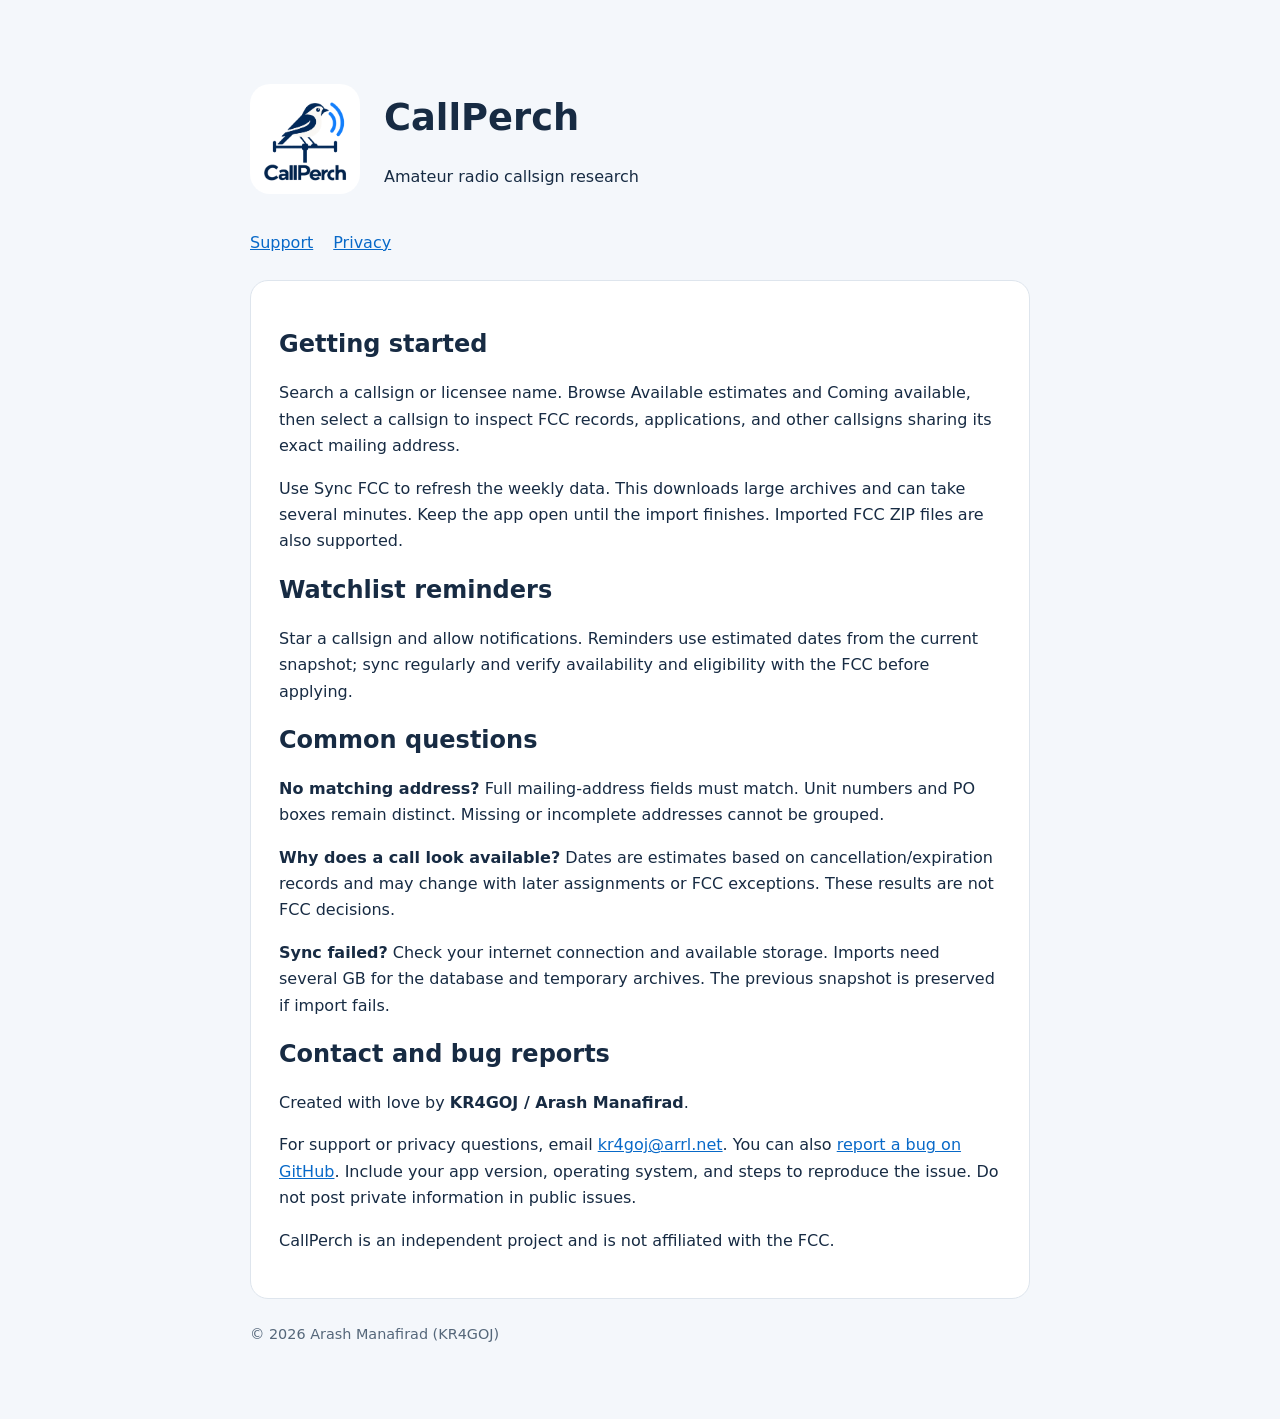
==== callperch/index.html @ 9dbd9153 "Publish CallPerch support and privacy pages" ====
<!doctype html><html lang="en"><head><meta charset="utf-8"><meta name="viewport" content="width=device-width, initial-scale=1"><title>CallPerch support</title><link rel="stylesheet" href="style.css"></head><body>
<header><img src="logo.png" alt="CallPerch bird and antenna logo"><div><h1>CallPerch</h1><p>Amateur radio callsign research</p></div></header><nav><a href="index.html">Support</a><a href="privacy.html">Privacy</a></nav>
<main><h2>Getting started</h2><p>Search a callsign or licensee name. Browse Available estimates and Coming available, then select a callsign to inspect FCC records, applications, and other callsigns sharing its exact mailing address.</p><p>Use Sync FCC to refresh the weekly data. This downloads large archives and can take several minutes. Keep the app open until the import finishes. Imported FCC ZIP files are also supported.</p><h2>Watchlist reminders</h2><p>Star a callsign and allow notifications. Reminders use estimated dates from the current snapshot; sync regularly and verify availability and eligibility with the FCC before applying.</p><h2>Common questions</h2><p><strong>No matching address?</strong> Full mailing-address fields must match. Unit numbers and PO boxes remain distinct. Missing or incomplete addresses cannot be grouped.</p><p><strong>Why does a call look available?</strong> Dates are estimates based on cancellation/expiration records and may change with later assignments or FCC exceptions. These results are not FCC decisions.</p><p><strong>Sync failed?</strong> Check your internet connection and available storage. Imports need several GB for the database and temporary archives. The previous snapshot is preserved if import fails.</p><h2>Contact and bug reports</h2><p>Created with love by <strong>KR4GOJ / Arash Manafirad</strong>.</p><p id="contact">For support or privacy questions, email <a href="mailto:kr4goj@arrl.net">kr4goj@arrl.net</a>. You can also <a href="https://github.com/donrad64/donrad64.github.io/issues/new?title=CallPerch%3A%20">report a bug on GitHub</a>. Include your app version, operating system, and steps to reproduce the issue. Do not post private information in public issues.</p><p>CallPerch is an independent project and is not affiliated with the FCC.</p></main><footer>© 2026 Arash Manafirad (KR4GOJ)</footer></body></html>
---- callperch/style.css ----
:root{font-family:system-ui,sans-serif;color:#172b43;background:#f4f7fb;color-scheme:light}body{max-width:780px;margin:48px auto;padding:24px;line-height:1.65}header{display:flex;align-items:center;gap:24px}header img{width:110px;border-radius:20px;background:white}h1{font-size:2.3rem;line-height:1.15}nav{display:flex;gap:20px;margin:24px 0}a{color:#0869c8}main{background:white;padding:28px;border:1px solid #dee5ed;border-radius:18px}h2{line-height:1.3}footer{margin-top:24px;color:#55677a;font-size:.9rem}@media(max-width:500px){body{margin:12px auto;padding:14px}header{gap:14px}h1{font-size:1.8rem}main{padding:20px}}
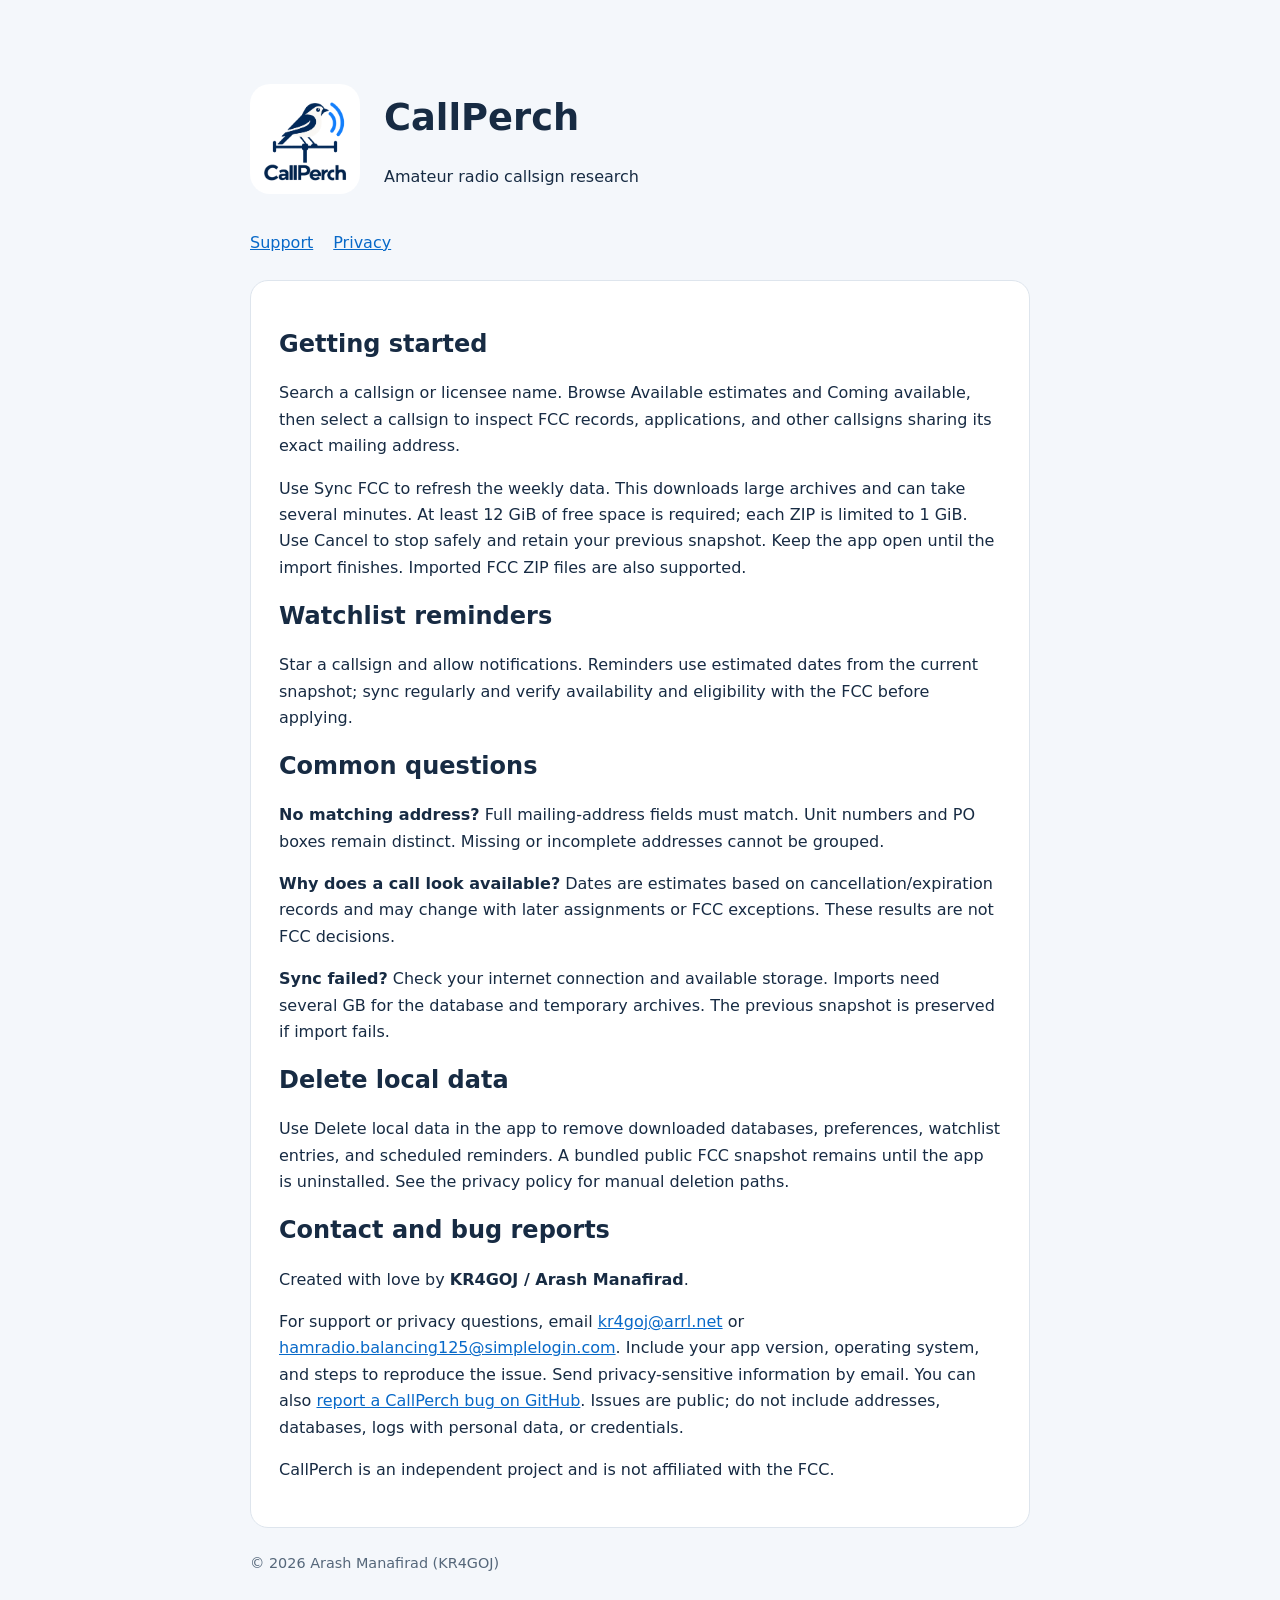
==== commit e3329593: "Harden CallPerch site and publish versioned privacy and deletion policy" ====
--- a/callperch/index.html
+++ b/callperch/index.html
@@ -1,3 +1,3 @@
-<!doctype html><html lang="en"><head><meta charset="utf-8"><meta name="viewport" content="width=device-width, initial-scale=1"><title>CallPerch support</title><link rel="stylesheet" href="style.css"></head><body>
+<!doctype html><html lang="en"><head><meta charset="utf-8"><meta name="referrer" content="no-referrer"><meta http-equiv="Content-Security-Policy" content="default-src 'self'; script-src 'none'; style-src 'self'; img-src 'self'; connect-src 'none'; object-src 'none'; base-uri 'none'; form-action 'none'; upgrade-insecure-requests"><meta name="viewport" content="width=device-width, initial-scale=1"><title>CallPerch support</title><link rel="stylesheet" href="style.css"></head><body>
 <header><img src="logo.png" alt="CallPerch bird and antenna logo"><div><h1>CallPerch</h1><p>Amateur radio callsign research</p></div></header><nav><a href="index.html">Support</a><a href="privacy.html">Privacy</a></nav>
-<main><h2>Getting started</h2><p>Search a callsign or licensee name. Browse Available estimates and Coming available, then select a callsign to inspect FCC records, applications, and other callsigns sharing its exact mailing address.</p><p>Use Sync FCC to refresh the weekly data. This downloads large archives and can take several minutes. Keep the app open until the import finishes. Imported FCC ZIP files are also supported.</p><h2>Watchlist reminders</h2><p>Star a callsign and allow notifications. Reminders use estimated dates from the current snapshot; sync regularly and verify availability and eligibility with the FCC before applying.</p><h2>Common questions</h2><p><strong>No matching address?</strong> Full mailing-address fields must match. Unit numbers and PO boxes remain distinct. Missing or incomplete addresses cannot be grouped.</p><p><strong>Why does a call look available?</strong> Dates are estimates based on cancellation/expiration records and may change with later assignments or FCC exceptions. These results are not FCC decisions.</p><p><strong>Sync failed?</strong> Check your internet connection and available storage. Imports need several GB for the database and temporary archives. The previous snapshot is preserved if import fails.</p><h2>Contact and bug reports</h2><p>Created with love by <strong>KR4GOJ / Arash Manafirad</strong>.</p><p id="contact">For support or privacy questions, email <a href="mailto:kr4goj@arrl.net">kr4goj@arrl.net</a>. You can also <a href="https://github.com/donrad64/donrad64.github.io/issues/new?title=CallPerch%3A%20">report a bug on GitHub</a>. Include your app version, operating system, and steps to reproduce the issue. Do not post private information in public issues.</p><p>CallPerch is an independent project and is not affiliated with the FCC.</p></main><footer>© 2026 Arash Manafirad (KR4GOJ)</footer></body></html>
+<main><h2>Getting started</h2><p>Search a callsign or licensee name. Browse Available estimates and Coming available, then select a callsign to inspect FCC records, applications, and other callsigns sharing its exact mailing address.</p><p>Use Sync FCC to refresh the weekly data. This downloads large archives and can take several minutes. At least 12 GiB of free space is required; each ZIP is limited to 1 GiB. Use Cancel to stop safely and retain your previous snapshot. Keep the app open until the import finishes. Imported FCC ZIP files are also supported.</p><h2>Watchlist reminders</h2><p>Star a callsign and allow notifications. Reminders use estimated dates from the current snapshot; sync regularly and verify availability and eligibility with the FCC before applying.</p><h2>Common questions</h2><p><strong>No matching address?</strong> Full mailing-address fields must match. Unit numbers and PO boxes remain distinct. Missing or incomplete addresses cannot be grouped.</p><p><strong>Why does a call look available?</strong> Dates are estimates based on cancellation/expiration records and may change with later assignments or FCC exceptions. These results are not FCC decisions.</p><p><strong>Sync failed?</strong> Check your internet connection and available storage. Imports need several GB for the database and temporary archives. The previous snapshot is preserved if import fails.</p><h2>Delete local data</h2><p>Use Delete local data in the app to remove downloaded databases, preferences, watchlist entries, and scheduled reminders. A bundled public FCC snapshot remains until the app is uninstalled. See the privacy policy for manual deletion paths.</p><h2>Contact and bug reports</h2><p>Created with love by <strong>KR4GOJ / Arash Manafirad</strong>.</p><p id="contact">For support or privacy questions, email <a href="mailto:kr4goj@arrl.net">kr4goj@arrl.net</a> or <a href="mailto:hamradio.balancing125@simplelogin.com">hamradio.balancing125@simplelogin.com</a>. Include your app version, operating system, and steps to reproduce the issue. Send privacy-sensitive information by email. You can also <a href="https://github.com/donrad64/callperch-support/issues/new/choose">report a CallPerch bug on GitHub</a>. Issues are public; do not include addresses, databases, logs with personal data, or credentials.</p><p>CallPerch is an independent project and is not affiliated with the FCC.</p></main><footer>© 2026 Arash Manafirad (KR4GOJ)</footer></body></html>
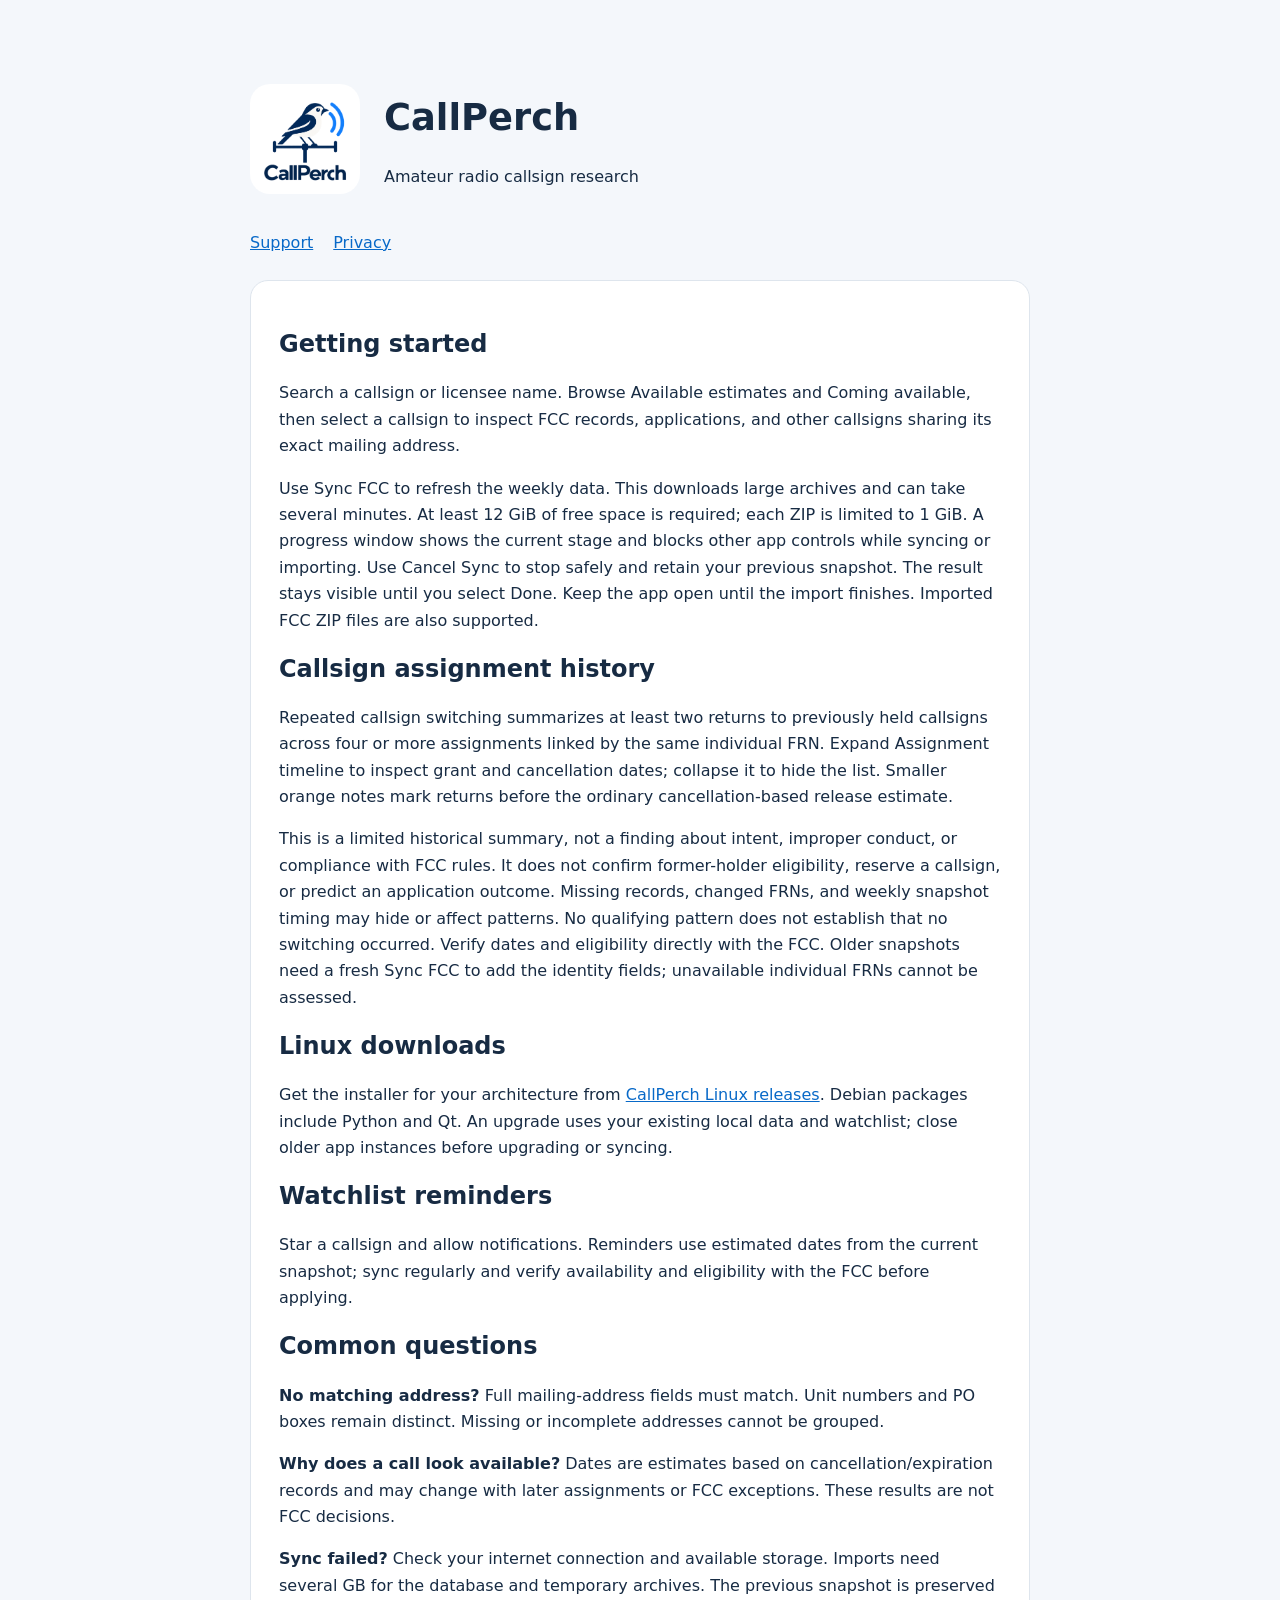
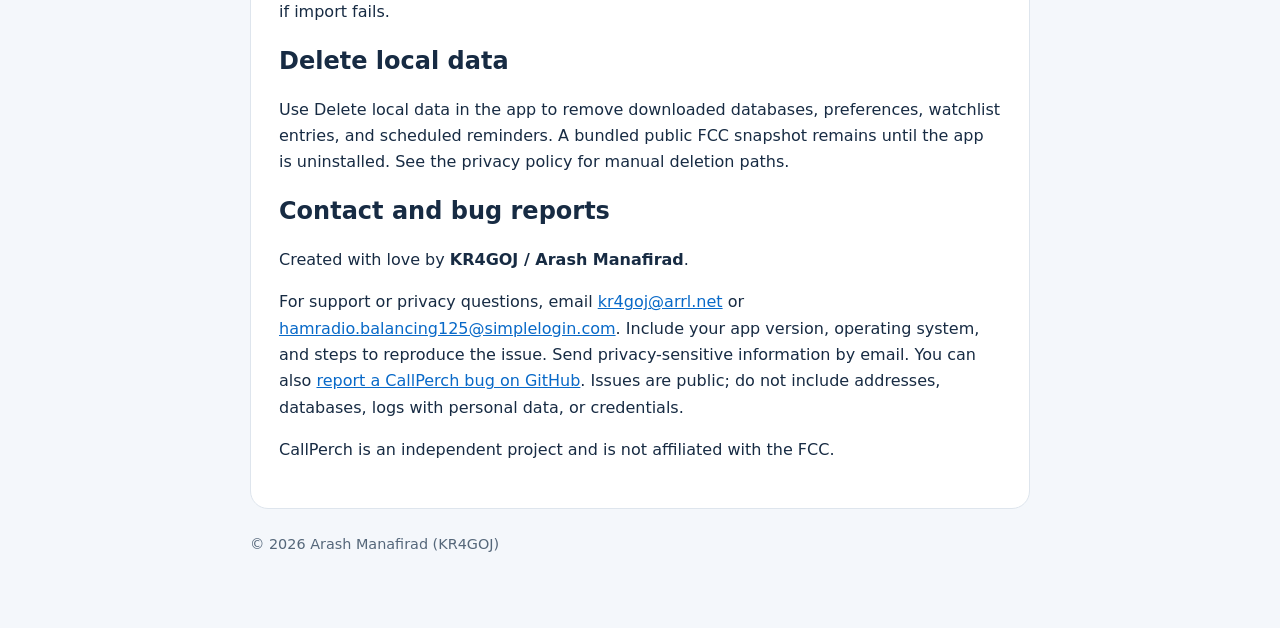
==== commit 3eb68334: "Explain local assignment-history processing and update CallPerch support" ====
--- a/callperch/index.html
+++ b/callperch/index.html
@@ -1,3 +1,3 @@
 <!doctype html><html lang="en"><head><meta charset="utf-8"><meta name="referrer" content="no-referrer"><meta http-equiv="Content-Security-Policy" content="default-src 'self'; script-src 'none'; style-src 'self'; img-src 'self'; connect-src 'none'; object-src 'none'; base-uri 'none'; form-action 'none'; upgrade-insecure-requests"><meta name="viewport" content="width=device-width, initial-scale=1"><title>CallPerch support</title><link rel="stylesheet" href="style.css"></head><body>
 <header><img src="logo.png" alt="CallPerch bird and antenna logo"><div><h1>CallPerch</h1><p>Amateur radio callsign research</p></div></header><nav><a href="index.html">Support</a><a href="privacy.html">Privacy</a></nav>
-<main><h2>Getting started</h2><p>Search a callsign or licensee name. Browse Available estimates and Coming available, then select a callsign to inspect FCC records, applications, and other callsigns sharing its exact mailing address.</p><p>Use Sync FCC to refresh the weekly data. This downloads large archives and can take several minutes. At least 12 GiB of free space is required; each ZIP is limited to 1 GiB. Use Cancel to stop safely and retain your previous snapshot. Keep the app open until the import finishes. Imported FCC ZIP files are also supported.</p><h2>Watchlist reminders</h2><p>Star a callsign and allow notifications. Reminders use estimated dates from the current snapshot; sync regularly and verify availability and eligibility with the FCC before applying.</p><h2>Common questions</h2><p><strong>No matching address?</strong> Full mailing-address fields must match. Unit numbers and PO boxes remain distinct. Missing or incomplete addresses cannot be grouped.</p><p><strong>Why does a call look available?</strong> Dates are estimates based on cancellation/expiration records and may change with later assignments or FCC exceptions. These results are not FCC decisions.</p><p><strong>Sync failed?</strong> Check your internet connection and available storage. Imports need several GB for the database and temporary archives. The previous snapshot is preserved if import fails.</p><h2>Delete local data</h2><p>Use Delete local data in the app to remove downloaded databases, preferences, watchlist entries, and scheduled reminders. A bundled public FCC snapshot remains until the app is uninstalled. See the privacy policy for manual deletion paths.</p><h2>Contact and bug reports</h2><p>Created with love by <strong>KR4GOJ / Arash Manafirad</strong>.</p><p id="contact">For support or privacy questions, email <a href="mailto:kr4goj@arrl.net">kr4goj@arrl.net</a> or <a href="mailto:hamradio.balancing125@simplelogin.com">hamradio.balancing125@simplelogin.com</a>. Include your app version, operating system, and steps to reproduce the issue. Send privacy-sensitive information by email. You can also <a href="https://github.com/donrad64/callperch-support/issues/new/choose">report a CallPerch bug on GitHub</a>. Issues are public; do not include addresses, databases, logs with personal data, or credentials.</p><p>CallPerch is an independent project and is not affiliated with the FCC.</p></main><footer>© 2026 Arash Manafirad (KR4GOJ)</footer></body></html>
+<main><h2>Getting started</h2><p>Search a callsign or licensee name. Browse Available estimates and Coming available, then select a callsign to inspect FCC records, applications, and other callsigns sharing its exact mailing address.</p><p>Use Sync FCC to refresh the weekly data. This downloads large archives and can take several minutes. At least 12 GiB of free space is required; each ZIP is limited to 1 GiB. A progress window shows the current stage and blocks other app controls while syncing or importing. Use Cancel Sync to stop safely and retain your previous snapshot. The result stays visible until you select Done. Keep the app open until the import finishes. Imported FCC ZIP files are also supported.</p><h2>Callsign assignment history</h2><p>Repeated callsign switching summarizes at least two returns to previously held callsigns across four or more assignments linked by the same individual FRN. Expand Assignment timeline to inspect grant and cancellation dates; collapse it to hide the list. Smaller orange notes mark returns before the ordinary cancellation-based release estimate.</p><p>This is a limited historical summary, not a finding about intent, improper conduct, or compliance with FCC rules. It does not confirm former-holder eligibility, reserve a callsign, or predict an application outcome. Missing records, changed FRNs, and weekly snapshot timing may hide or affect patterns. No qualifying pattern does not establish that no switching occurred. Verify dates and eligibility directly with the FCC. Older snapshots need a fresh Sync FCC to add the identity fields; unavailable individual FRNs cannot be assessed.</p><h2>Linux downloads</h2><p>Get the installer for your architecture from <a href="https://github.com/donrad64/callperch-support/releases/latest">CallPerch Linux releases</a>. Debian packages include Python and Qt. An upgrade uses your existing local data and watchlist; close older app instances before upgrading or syncing.</p><h2>Watchlist reminders</h2><p>Star a callsign and allow notifications. Reminders use estimated dates from the current snapshot; sync regularly and verify availability and eligibility with the FCC before applying.</p><h2>Common questions</h2><p><strong>No matching address?</strong> Full mailing-address fields must match. Unit numbers and PO boxes remain distinct. Missing or incomplete addresses cannot be grouped.</p><p><strong>Why does a call look available?</strong> Dates are estimates based on cancellation/expiration records and may change with later assignments or FCC exceptions. These results are not FCC decisions.</p><p><strong>Sync failed?</strong> Check your internet connection and available storage. Imports need several GB for the database and temporary archives. The previous snapshot is preserved if import fails.</p><h2>Delete local data</h2><p>Use Delete local data in the app to remove downloaded databases, preferences, watchlist entries, and scheduled reminders. A bundled public FCC snapshot remains until the app is uninstalled. See the privacy policy for manual deletion paths.</p><h2>Contact and bug reports</h2><p>Created with love by <strong>KR4GOJ / Arash Manafirad</strong>.</p><p id="contact">For support or privacy questions, email <a href="mailto:kr4goj@arrl.net">kr4goj@arrl.net</a> or <a href="mailto:hamradio.balancing125@simplelogin.com">hamradio.balancing125@simplelogin.com</a>. Include your app version, operating system, and steps to reproduce the issue. Send privacy-sensitive information by email. You can also <a href="https://github.com/donrad64/callperch-support/issues/new/choose">report a CallPerch bug on GitHub</a>. Issues are public; do not include addresses, databases, logs with personal data, or credentials.</p><p>CallPerch is an independent project and is not affiliated with the FCC.</p></main><footer>© 2026 Arash Manafirad (KR4GOJ)</footer></body></html>
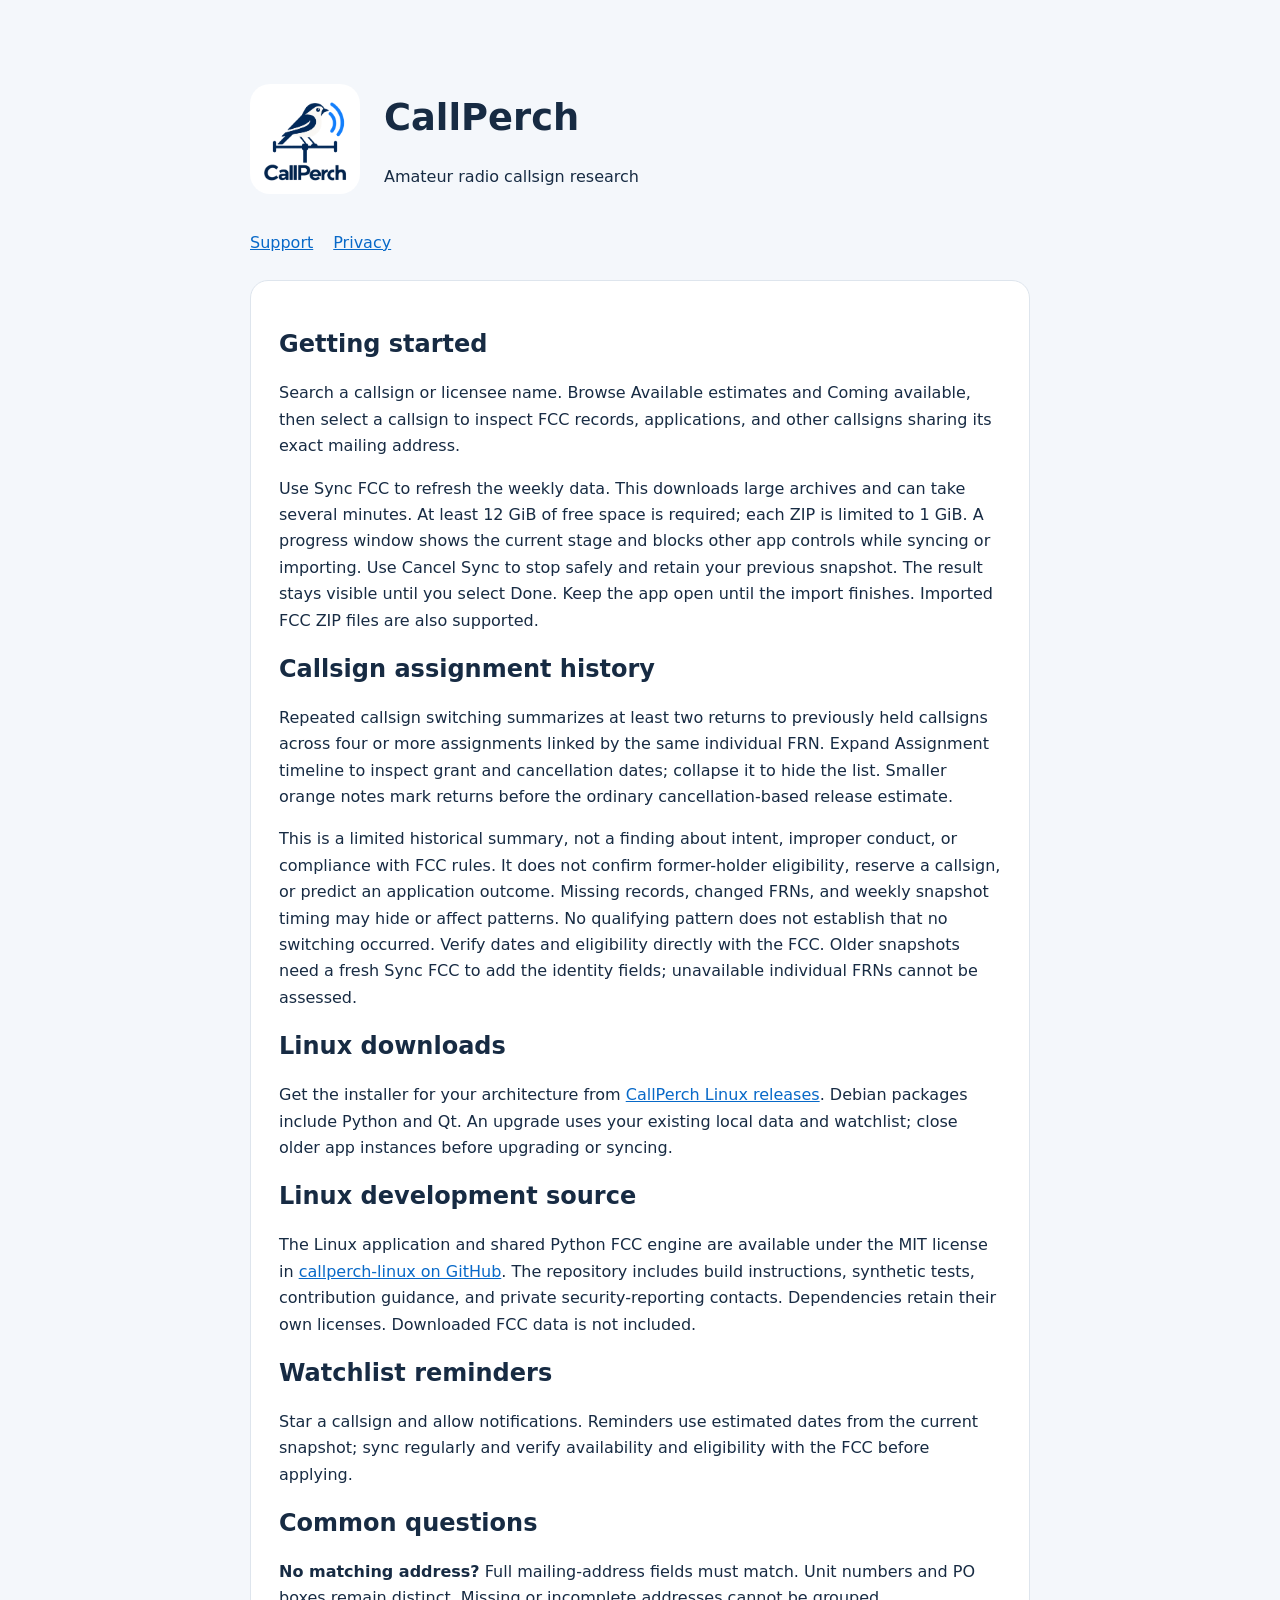
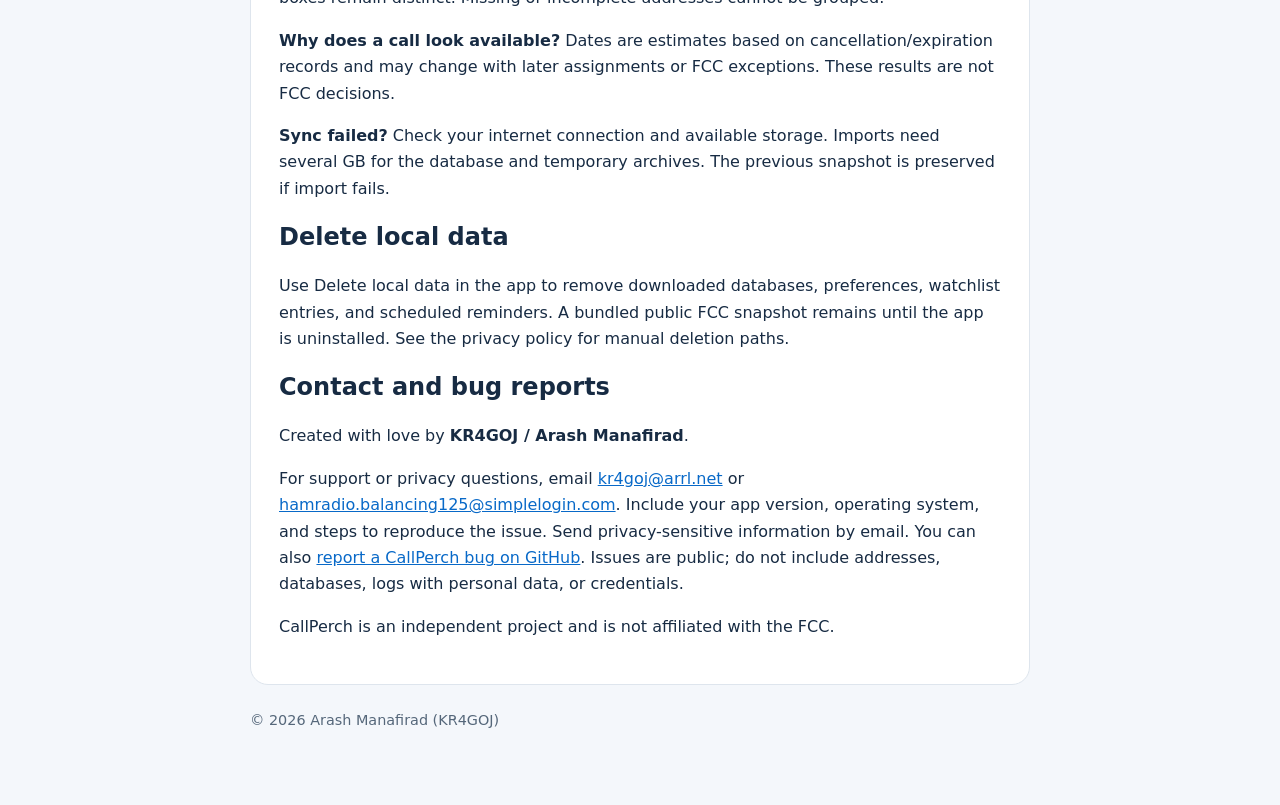
==== commit 8ef19f37: "Add public Linux source and contribution information" ====
--- a/callperch/index.html
+++ b/callperch/index.html
@@ -1,3 +1,3 @@
 <!doctype html><html lang="en"><head><meta charset="utf-8"><meta name="referrer" content="no-referrer"><meta http-equiv="Content-Security-Policy" content="default-src 'self'; script-src 'none'; style-src 'self'; img-src 'self'; connect-src 'none'; object-src 'none'; base-uri 'none'; form-action 'none'; upgrade-insecure-requests"><meta name="viewport" content="width=device-width, initial-scale=1"><title>CallPerch support</title><link rel="stylesheet" href="style.css"></head><body>
 <header><img src="logo.png" alt="CallPerch bird and antenna logo"><div><h1>CallPerch</h1><p>Amateur radio callsign research</p></div></header><nav><a href="index.html">Support</a><a href="privacy.html">Privacy</a></nav>
-<main><h2>Getting started</h2><p>Search a callsign or licensee name. Browse Available estimates and Coming available, then select a callsign to inspect FCC records, applications, and other callsigns sharing its exact mailing address.</p><p>Use Sync FCC to refresh the weekly data. This downloads large archives and can take several minutes. At least 12 GiB of free space is required; each ZIP is limited to 1 GiB. A progress window shows the current stage and blocks other app controls while syncing or importing. Use Cancel Sync to stop safely and retain your previous snapshot. The result stays visible until you select Done. Keep the app open until the import finishes. Imported FCC ZIP files are also supported.</p><h2>Callsign assignment history</h2><p>Repeated callsign switching summarizes at least two returns to previously held callsigns across four or more assignments linked by the same individual FRN. Expand Assignment timeline to inspect grant and cancellation dates; collapse it to hide the list. Smaller orange notes mark returns before the ordinary cancellation-based release estimate.</p><p>This is a limited historical summary, not a finding about intent, improper conduct, or compliance with FCC rules. It does not confirm former-holder eligibility, reserve a callsign, or predict an application outcome. Missing records, changed FRNs, and weekly snapshot timing may hide or affect patterns. No qualifying pattern does not establish that no switching occurred. Verify dates and eligibility directly with the FCC. Older snapshots need a fresh Sync FCC to add the identity fields; unavailable individual FRNs cannot be assessed.</p><h2>Linux downloads</h2><p>Get the installer for your architecture from <a href="https://github.com/donrad64/callperch-support/releases/latest">CallPerch Linux releases</a>. Debian packages include Python and Qt. An upgrade uses your existing local data and watchlist; close older app instances before upgrading or syncing.</p><h2>Watchlist reminders</h2><p>Star a callsign and allow notifications. Reminders use estimated dates from the current snapshot; sync regularly and verify availability and eligibility with the FCC before applying.</p><h2>Common questions</h2><p><strong>No matching address?</strong> Full mailing-address fields must match. Unit numbers and PO boxes remain distinct. Missing or incomplete addresses cannot be grouped.</p><p><strong>Why does a call look available?</strong> Dates are estimates based on cancellation/expiration records and may change with later assignments or FCC exceptions. These results are not FCC decisions.</p><p><strong>Sync failed?</strong> Check your internet connection and available storage. Imports need several GB for the database and temporary archives. The previous snapshot is preserved if import fails.</p><h2>Delete local data</h2><p>Use Delete local data in the app to remove downloaded databases, preferences, watchlist entries, and scheduled reminders. A bundled public FCC snapshot remains until the app is uninstalled. See the privacy policy for manual deletion paths.</p><h2>Contact and bug reports</h2><p>Created with love by <strong>KR4GOJ / Arash Manafirad</strong>.</p><p id="contact">For support or privacy questions, email <a href="mailto:kr4goj@arrl.net">kr4goj@arrl.net</a> or <a href="mailto:hamradio.balancing125@simplelogin.com">hamradio.balancing125@simplelogin.com</a>. Include your app version, operating system, and steps to reproduce the issue. Send privacy-sensitive information by email. You can also <a href="https://github.com/donrad64/callperch-support/issues/new/choose">report a CallPerch bug on GitHub</a>. Issues are public; do not include addresses, databases, logs with personal data, or credentials.</p><p>CallPerch is an independent project and is not affiliated with the FCC.</p></main><footer>© 2026 Arash Manafirad (KR4GOJ)</footer></body></html>
+<main><h2>Getting started</h2><p>Search a callsign or licensee name. Browse Available estimates and Coming available, then select a callsign to inspect FCC records, applications, and other callsigns sharing its exact mailing address.</p><p>Use Sync FCC to refresh the weekly data. This downloads large archives and can take several minutes. At least 12 GiB of free space is required; each ZIP is limited to 1 GiB. A progress window shows the current stage and blocks other app controls while syncing or importing. Use Cancel Sync to stop safely and retain your previous snapshot. The result stays visible until you select Done. Keep the app open until the import finishes. Imported FCC ZIP files are also supported.</p><h2>Callsign assignment history</h2><p>Repeated callsign switching summarizes at least two returns to previously held callsigns across four or more assignments linked by the same individual FRN. Expand Assignment timeline to inspect grant and cancellation dates; collapse it to hide the list. Smaller orange notes mark returns before the ordinary cancellation-based release estimate.</p><p>This is a limited historical summary, not a finding about intent, improper conduct, or compliance with FCC rules. It does not confirm former-holder eligibility, reserve a callsign, or predict an application outcome. Missing records, changed FRNs, and weekly snapshot timing may hide or affect patterns. No qualifying pattern does not establish that no switching occurred. Verify dates and eligibility directly with the FCC. Older snapshots need a fresh Sync FCC to add the identity fields; unavailable individual FRNs cannot be assessed.</p><h2>Linux downloads</h2><p>Get the installer for your architecture from <a href="https://github.com/donrad64/callperch-support/releases/latest">CallPerch Linux releases</a>. Debian packages include Python and Qt. An upgrade uses your existing local data and watchlist; close older app instances before upgrading or syncing.</p><h2>Linux development source</h2><p>The Linux application and shared Python FCC engine are available under the MIT license in <a href="https://github.com/donrad64/callperch-linux">callperch-linux on GitHub</a>. The repository includes build instructions, synthetic tests, contribution guidance, and private security-reporting contacts. Dependencies retain their own licenses. Downloaded FCC data is not included.</p><h2>Watchlist reminders</h2><p>Star a callsign and allow notifications. Reminders use estimated dates from the current snapshot; sync regularly and verify availability and eligibility with the FCC before applying.</p><h2>Common questions</h2><p><strong>No matching address?</strong> Full mailing-address fields must match. Unit numbers and PO boxes remain distinct. Missing or incomplete addresses cannot be grouped.</p><p><strong>Why does a call look available?</strong> Dates are estimates based on cancellation/expiration records and may change with later assignments or FCC exceptions. These results are not FCC decisions.</p><p><strong>Sync failed?</strong> Check your internet connection and available storage. Imports need several GB for the database and temporary archives. The previous snapshot is preserved if import fails.</p><h2>Delete local data</h2><p>Use Delete local data in the app to remove downloaded databases, preferences, watchlist entries, and scheduled reminders. A bundled public FCC snapshot remains until the app is uninstalled. See the privacy policy for manual deletion paths.</p><h2>Contact and bug reports</h2><p>Created with love by <strong>KR4GOJ / Arash Manafirad</strong>.</p><p id="contact">For support or privacy questions, email <a href="mailto:kr4goj@arrl.net">kr4goj@arrl.net</a> or <a href="mailto:hamradio.balancing125@simplelogin.com">hamradio.balancing125@simplelogin.com</a>. Include your app version, operating system, and steps to reproduce the issue. Send privacy-sensitive information by email. You can also <a href="https://github.com/donrad64/callperch-support/issues/new/choose">report a CallPerch bug on GitHub</a>. Issues are public; do not include addresses, databases, logs with personal data, or credentials.</p><p>CallPerch is an independent project and is not affiliated with the FCC.</p></main><footer>© 2026 Arash Manafirad (KR4GOJ)</footer></body></html>
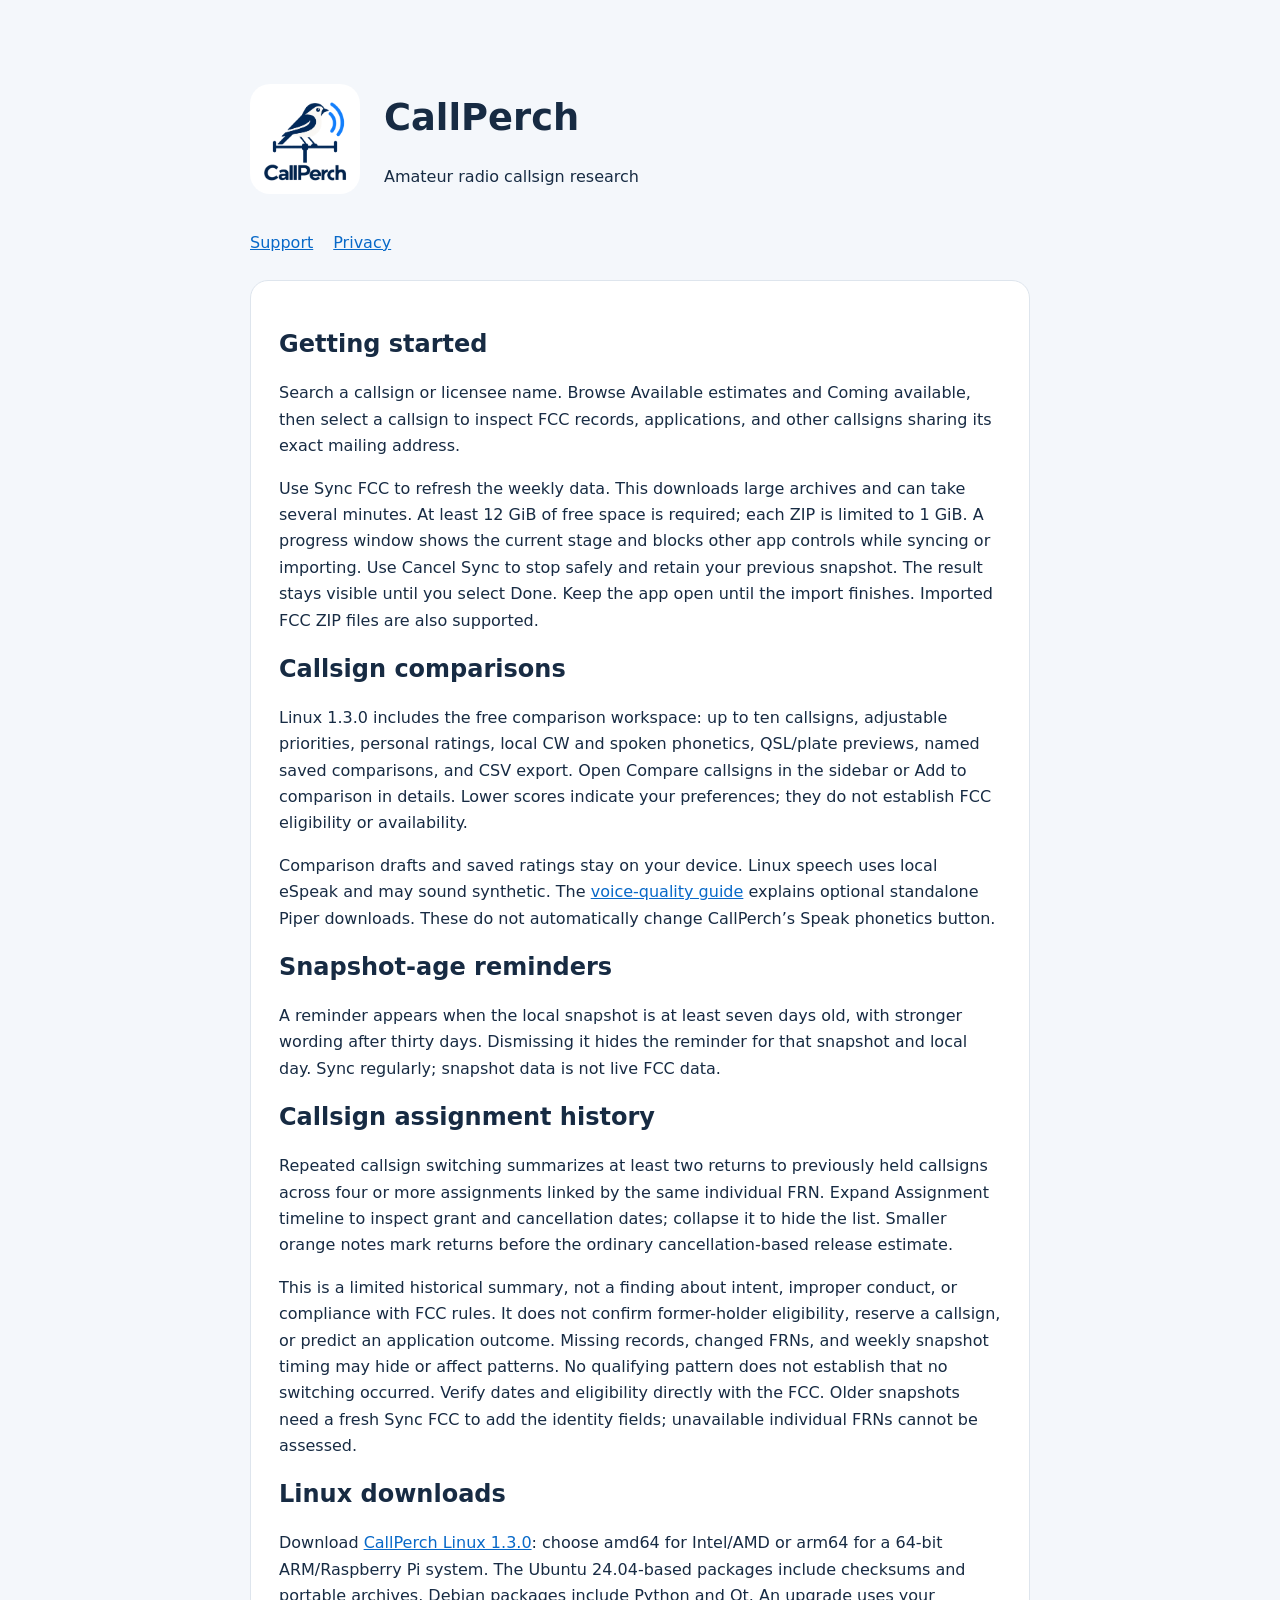
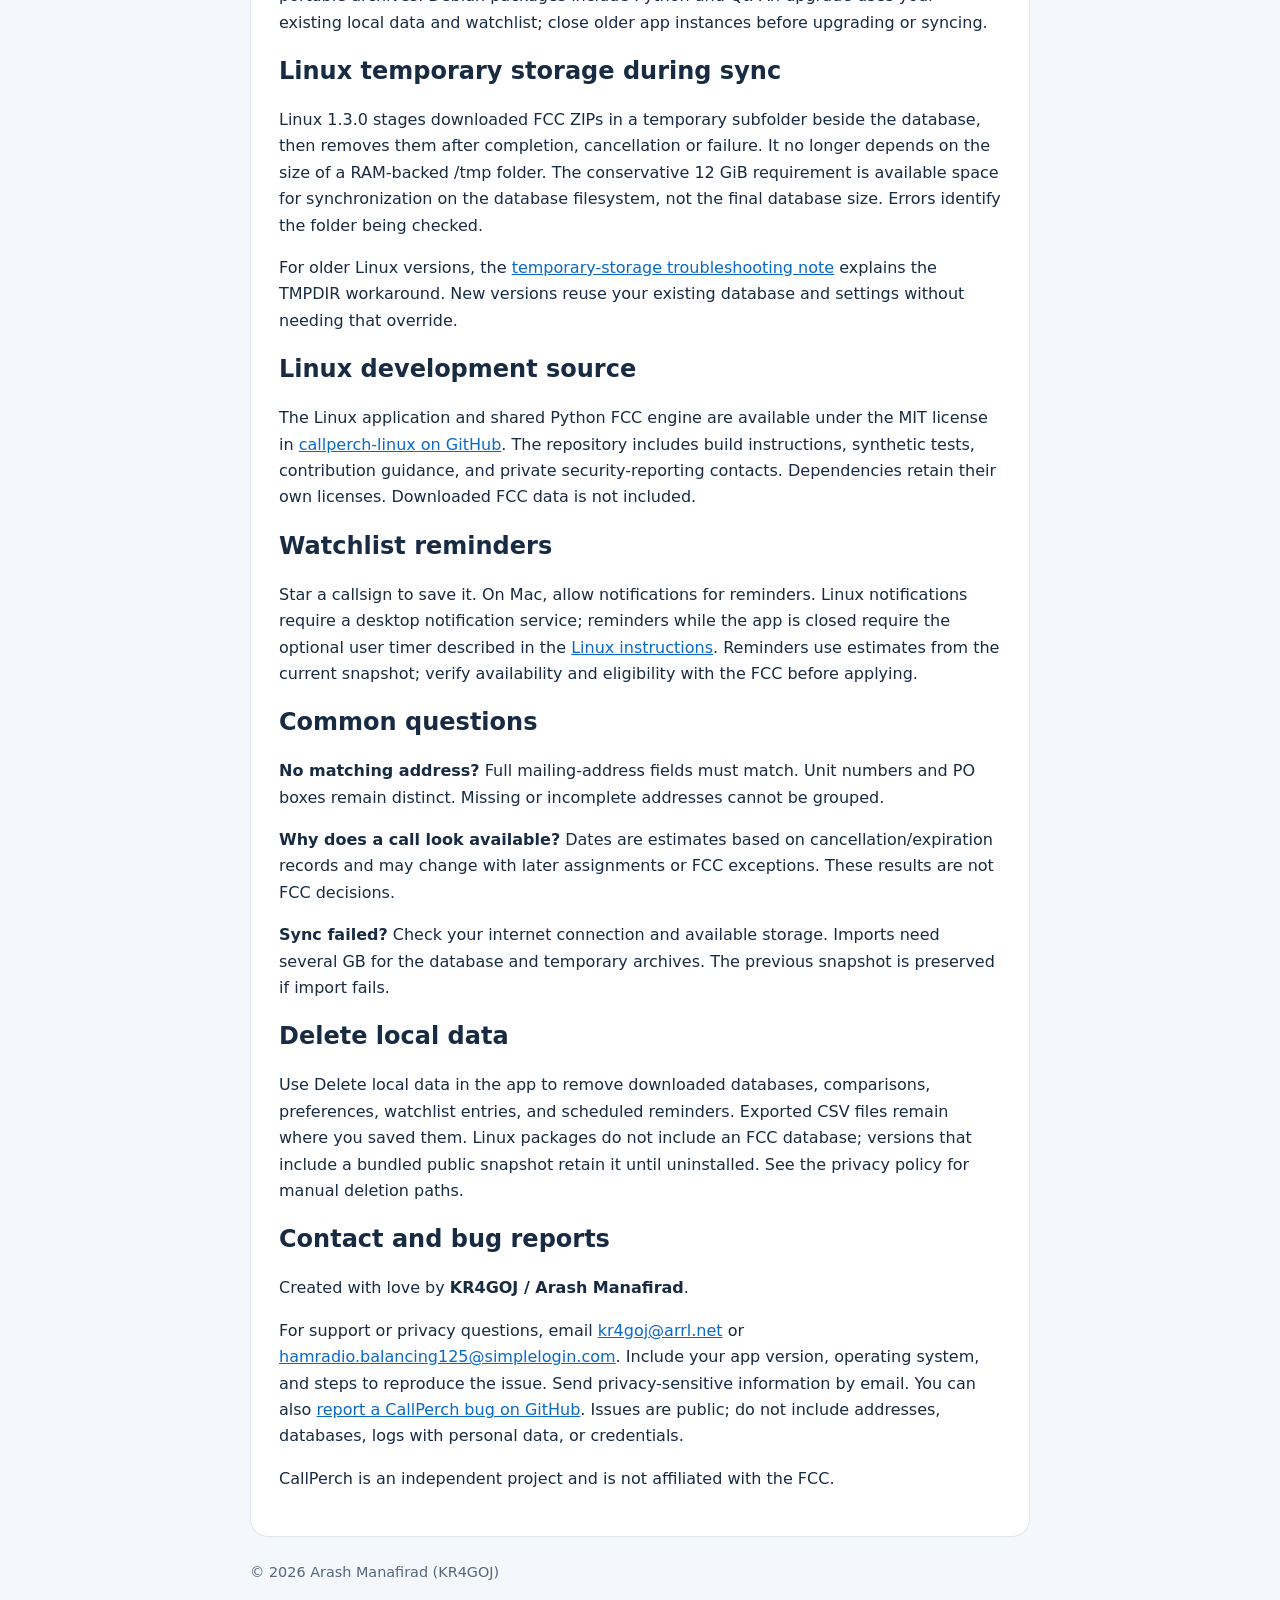
==== commit 77e1c2a7: "Update support for Linux 1.3.0 comparisons and sync storage" ====
--- a/callperch/index.html
+++ b/callperch/index.html
@@ -1,3 +1,3 @@
 <!doctype html><html lang="en"><head><meta charset="utf-8"><meta name="referrer" content="no-referrer"><meta http-equiv="Content-Security-Policy" content="default-src 'self'; script-src 'none'; style-src 'self'; img-src 'self'; connect-src 'none'; object-src 'none'; base-uri 'none'; form-action 'none'; upgrade-insecure-requests"><meta name="viewport" content="width=device-width, initial-scale=1"><title>CallPerch support</title><link rel="stylesheet" href="style.css"></head><body>
 <header><img src="logo.png" alt="CallPerch bird and antenna logo"><div><h1>CallPerch</h1><p>Amateur radio callsign research</p></div></header><nav><a href="index.html">Support</a><a href="privacy.html">Privacy</a></nav>
-<main><h2>Getting started</h2><p>Search a callsign or licensee name. Browse Available estimates and Coming available, then select a callsign to inspect FCC records, applications, and other callsigns sharing its exact mailing address.</p><p>Use Sync FCC to refresh the weekly data. This downloads large archives and can take several minutes. At least 12 GiB of free space is required; each ZIP is limited to 1 GiB. A progress window shows the current stage and blocks other app controls while syncing or importing. Use Cancel Sync to stop safely and retain your previous snapshot. The result stays visible until you select Done. Keep the app open until the import finishes. Imported FCC ZIP files are also supported.</p><h2>Callsign assignment history</h2><p>Repeated callsign switching summarizes at least two returns to previously held callsigns across four or more assignments linked by the same individual FRN. Expand Assignment timeline to inspect grant and cancellation dates; collapse it to hide the list. Smaller orange notes mark returns before the ordinary cancellation-based release estimate.</p><p>This is a limited historical summary, not a finding about intent, improper conduct, or compliance with FCC rules. It does not confirm former-holder eligibility, reserve a callsign, or predict an application outcome. Missing records, changed FRNs, and weekly snapshot timing may hide or affect patterns. No qualifying pattern does not establish that no switching occurred. Verify dates and eligibility directly with the FCC. Older snapshots need a fresh Sync FCC to add the identity fields; unavailable individual FRNs cannot be assessed.</p><h2>Linux downloads</h2><p>Get the installer for your architecture from <a href="https://github.com/donrad64/callperch-support/releases/latest">CallPerch Linux releases</a>. Debian packages include Python and Qt. An upgrade uses your existing local data and watchlist; close older app instances before upgrading or syncing.</p><h2>Linux development source</h2><p>The Linux application and shared Python FCC engine are available under the MIT license in <a href="https://github.com/donrad64/callperch-linux">callperch-linux on GitHub</a>. The repository includes build instructions, synthetic tests, contribution guidance, and private security-reporting contacts. Dependencies retain their own licenses. Downloaded FCC data is not included.</p><h2>Watchlist reminders</h2><p>Star a callsign and allow notifications. Reminders use estimated dates from the current snapshot; sync regularly and verify availability and eligibility with the FCC before applying.</p><h2>Common questions</h2><p><strong>No matching address?</strong> Full mailing-address fields must match. Unit numbers and PO boxes remain distinct. Missing or incomplete addresses cannot be grouped.</p><p><strong>Why does a call look available?</strong> Dates are estimates based on cancellation/expiration records and may change with later assignments or FCC exceptions. These results are not FCC decisions.</p><p><strong>Sync failed?</strong> Check your internet connection and available storage. Imports need several GB for the database and temporary archives. The previous snapshot is preserved if import fails.</p><h2>Delete local data</h2><p>Use Delete local data in the app to remove downloaded databases, preferences, watchlist entries, and scheduled reminders. A bundled public FCC snapshot remains until the app is uninstalled. See the privacy policy for manual deletion paths.</p><h2>Contact and bug reports</h2><p>Created with love by <strong>KR4GOJ / Arash Manafirad</strong>.</p><p id="contact">For support or privacy questions, email <a href="mailto:kr4goj@arrl.net">kr4goj@arrl.net</a> or <a href="mailto:hamradio.balancing125@simplelogin.com">hamradio.balancing125@simplelogin.com</a>. Include your app version, operating system, and steps to reproduce the issue. Send privacy-sensitive information by email. You can also <a href="https://github.com/donrad64/callperch-support/issues/new/choose">report a CallPerch bug on GitHub</a>. Issues are public; do not include addresses, databases, logs with personal data, or credentials.</p><p>CallPerch is an independent project and is not affiliated with the FCC.</p></main><footer>© 2026 Arash Manafirad (KR4GOJ)</footer></body></html>
+<main><h2>Getting started</h2><p>Search a callsign or licensee name. Browse Available estimates and Coming available, then select a callsign to inspect FCC records, applications, and other callsigns sharing its exact mailing address.</p><p>Use Sync FCC to refresh the weekly data. This downloads large archives and can take several minutes. At least 12 GiB of free space is required; each ZIP is limited to 1 GiB. A progress window shows the current stage and blocks other app controls while syncing or importing. Use Cancel Sync to stop safely and retain your previous snapshot. The result stays visible until you select Done. Keep the app open until the import finishes. Imported FCC ZIP files are also supported.</p><h2>Callsign comparisons</h2><p>Linux 1.3.0 includes the free comparison workspace: up to ten callsigns, adjustable priorities, personal ratings, local CW and spoken phonetics, QSL/plate previews, named saved comparisons, and CSV export. Open Compare callsigns in the sidebar or Add to comparison in details. Lower scores indicate your preferences; they do not establish FCC eligibility or availability.</p><p>Comparison drafts and saved ratings stay on your device. Linux speech uses local eSpeak and may sound synthetic. The <a href="https://github.com/donrad64/callperch-linux/blob/main/docs/VOICE-QUALITY.md">voice-quality guide</a> explains optional standalone Piper downloads. These do not automatically change CallPerch’s Speak phonetics button.</p><h2>Snapshot-age reminders</h2><p>A reminder appears when the local snapshot is at least seven days old, with stronger wording after thirty days. Dismissing it hides the reminder for that snapshot and local day. Sync regularly; snapshot data is not live FCC data.</p><h2>Callsign assignment history</h2><p>Repeated callsign switching summarizes at least two returns to previously held callsigns across four or more assignments linked by the same individual FRN. Expand Assignment timeline to inspect grant and cancellation dates; collapse it to hide the list. Smaller orange notes mark returns before the ordinary cancellation-based release estimate.</p><p>This is a limited historical summary, not a finding about intent, improper conduct, or compliance with FCC rules. It does not confirm former-holder eligibility, reserve a callsign, or predict an application outcome. Missing records, changed FRNs, and weekly snapshot timing may hide or affect patterns. No qualifying pattern does not establish that no switching occurred. Verify dates and eligibility directly with the FCC. Older snapshots need a fresh Sync FCC to add the identity fields; unavailable individual FRNs cannot be assessed.</p><h2>Linux downloads</h2><p>Download <a href="https://github.com/donrad64/callperch-support/releases/tag/v1.3.0-linux">CallPerch Linux 1.3.0</a>: choose amd64 for Intel/AMD or arm64 for a 64-bit ARM/Raspberry Pi system. The Ubuntu 24.04-based packages include checksums and portable archives. Debian packages include Python and Qt. An upgrade uses your existing local data and watchlist; close older app instances before upgrading or syncing.</p><h2>Linux temporary storage during sync</h2><p>Linux 1.3.0 stages downloaded FCC ZIPs in a temporary subfolder beside the database, then removes them after completion, cancellation or failure. It no longer depends on the size of a RAM-backed /tmp folder. The conservative 12 GiB requirement is available space for synchronization on the database filesystem, not the final database size. Errors identify the folder being checked.</p><p>For older Linux versions, the <a href="https://github.com/donrad64/callperch-support#troubleshooting-temporary-folder-space-during-fcc-sync">temporary-storage troubleshooting note</a> explains the TMPDIR workaround. New versions reuse your existing database and settings without needing that override.</p><h2>Linux development source</h2><p>The Linux application and shared Python FCC engine are available under the MIT license in <a href="https://github.com/donrad64/callperch-linux">callperch-linux on GitHub</a>. The repository includes build instructions, synthetic tests, contribution guidance, and private security-reporting contacts. Dependencies retain their own licenses. Downloaded FCC data is not included.</p><h2>Watchlist reminders</h2><p>Star a callsign to save it. On Mac, allow notifications for reminders. Linux notifications require a desktop notification service; reminders while the app is closed require the optional user timer described in the <a href="https://github.com/donrad64/callperch-linux/blob/main/docs/BUILDING.md">Linux instructions</a>. Reminders use estimates from the current snapshot; verify availability and eligibility with the FCC before applying.</p><h2>Common questions</h2><p><strong>No matching address?</strong> Full mailing-address fields must match. Unit numbers and PO boxes remain distinct. Missing or incomplete addresses cannot be grouped.</p><p><strong>Why does a call look available?</strong> Dates are estimates based on cancellation/expiration records and may change with later assignments or FCC exceptions. These results are not FCC decisions.</p><p><strong>Sync failed?</strong> Check your internet connection and available storage. Imports need several GB for the database and temporary archives. The previous snapshot is preserved if import fails.</p><h2>Delete local data</h2><p>Use Delete local data in the app to remove downloaded databases, comparisons, preferences, watchlist entries, and scheduled reminders. Exported CSV files remain where you saved them. Linux packages do not include an FCC database; versions that include a bundled public snapshot retain it until uninstalled. See the privacy policy for manual deletion paths.</p><h2>Contact and bug reports</h2><p>Created with love by <strong>KR4GOJ / Arash Manafirad</strong>.</p><p id="contact">For support or privacy questions, email <a href="mailto:kr4goj@arrl.net">kr4goj@arrl.net</a> or <a href="mailto:hamradio.balancing125@simplelogin.com">hamradio.balancing125@simplelogin.com</a>. Include your app version, operating system, and steps to reproduce the issue. Send privacy-sensitive information by email. You can also <a href="https://github.com/donrad64/callperch-support/issues/new/choose">report a CallPerch bug on GitHub</a>. Issues are public; do not include addresses, databases, logs with personal data, or credentials.</p><p>CallPerch is an independent project and is not affiliated with the FCC.</p></main><footer>© 2026 Arash Manafirad (KR4GOJ)</footer></body></html>
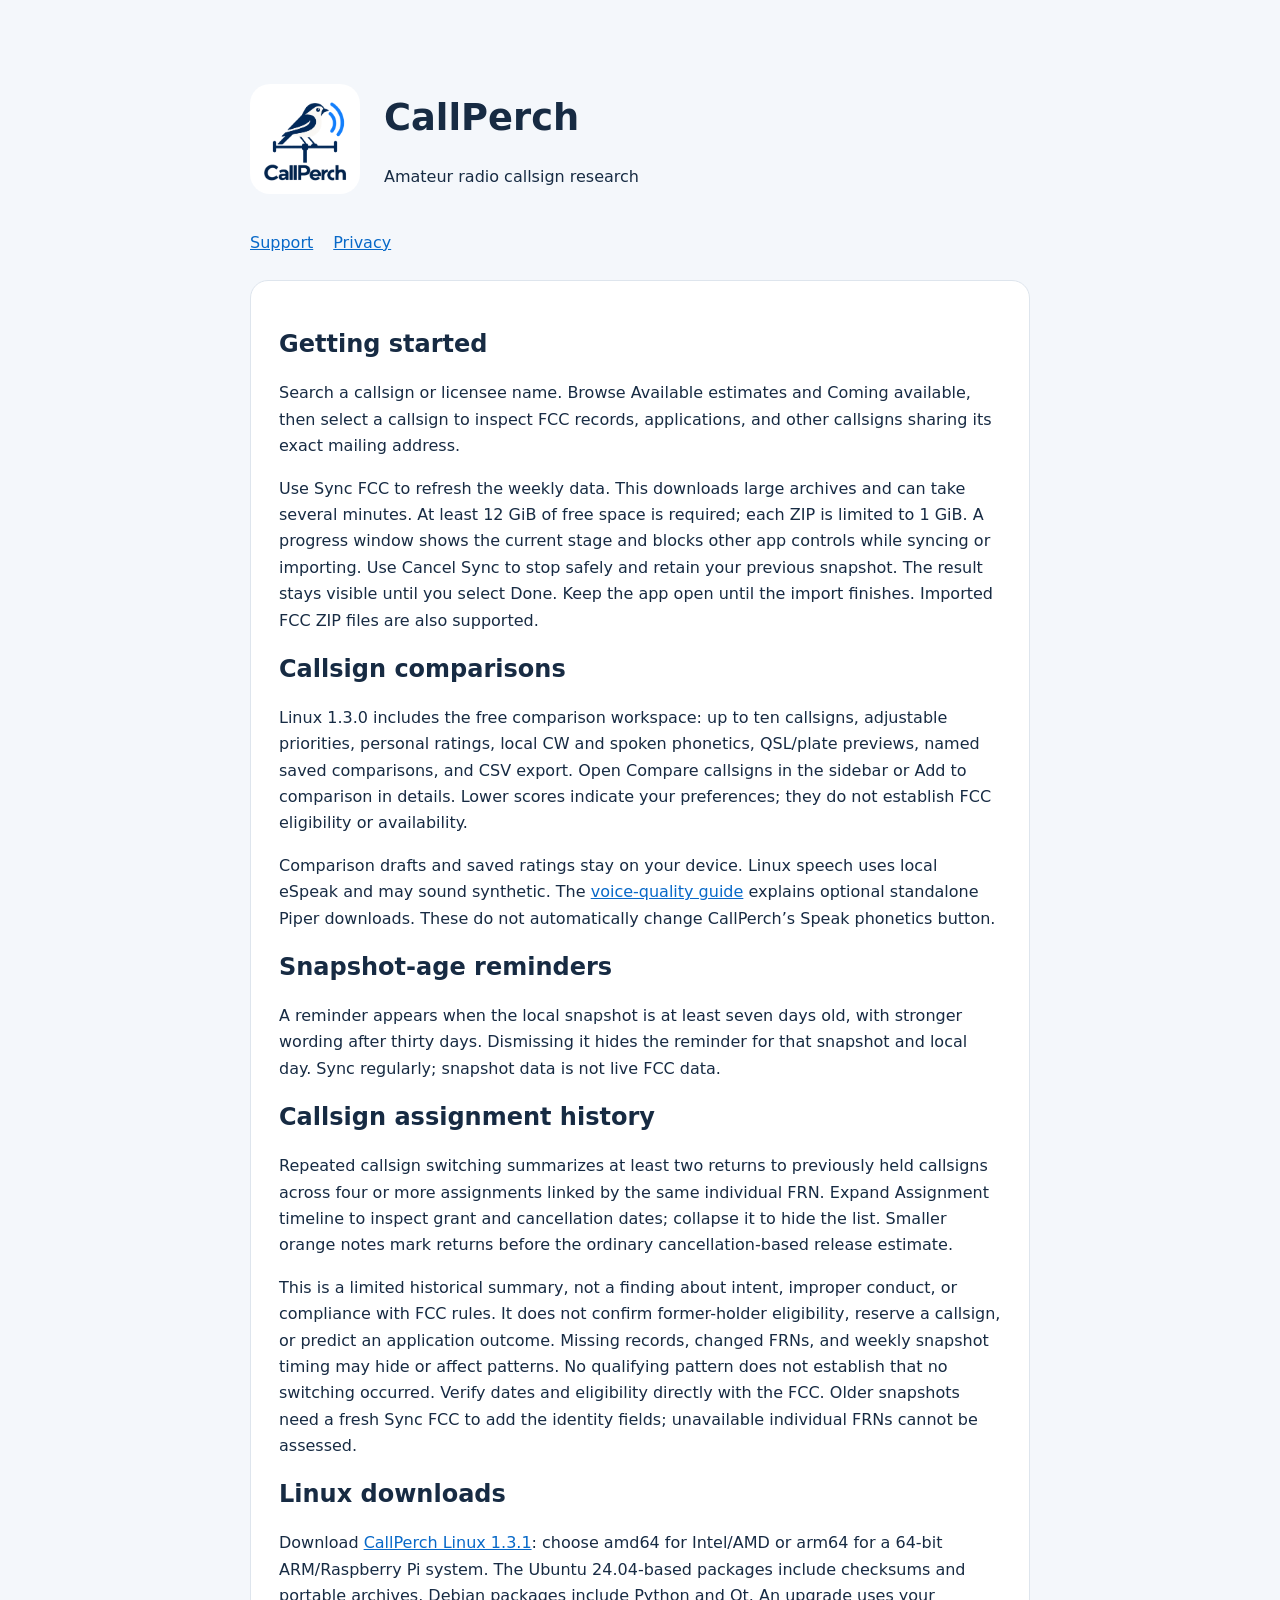
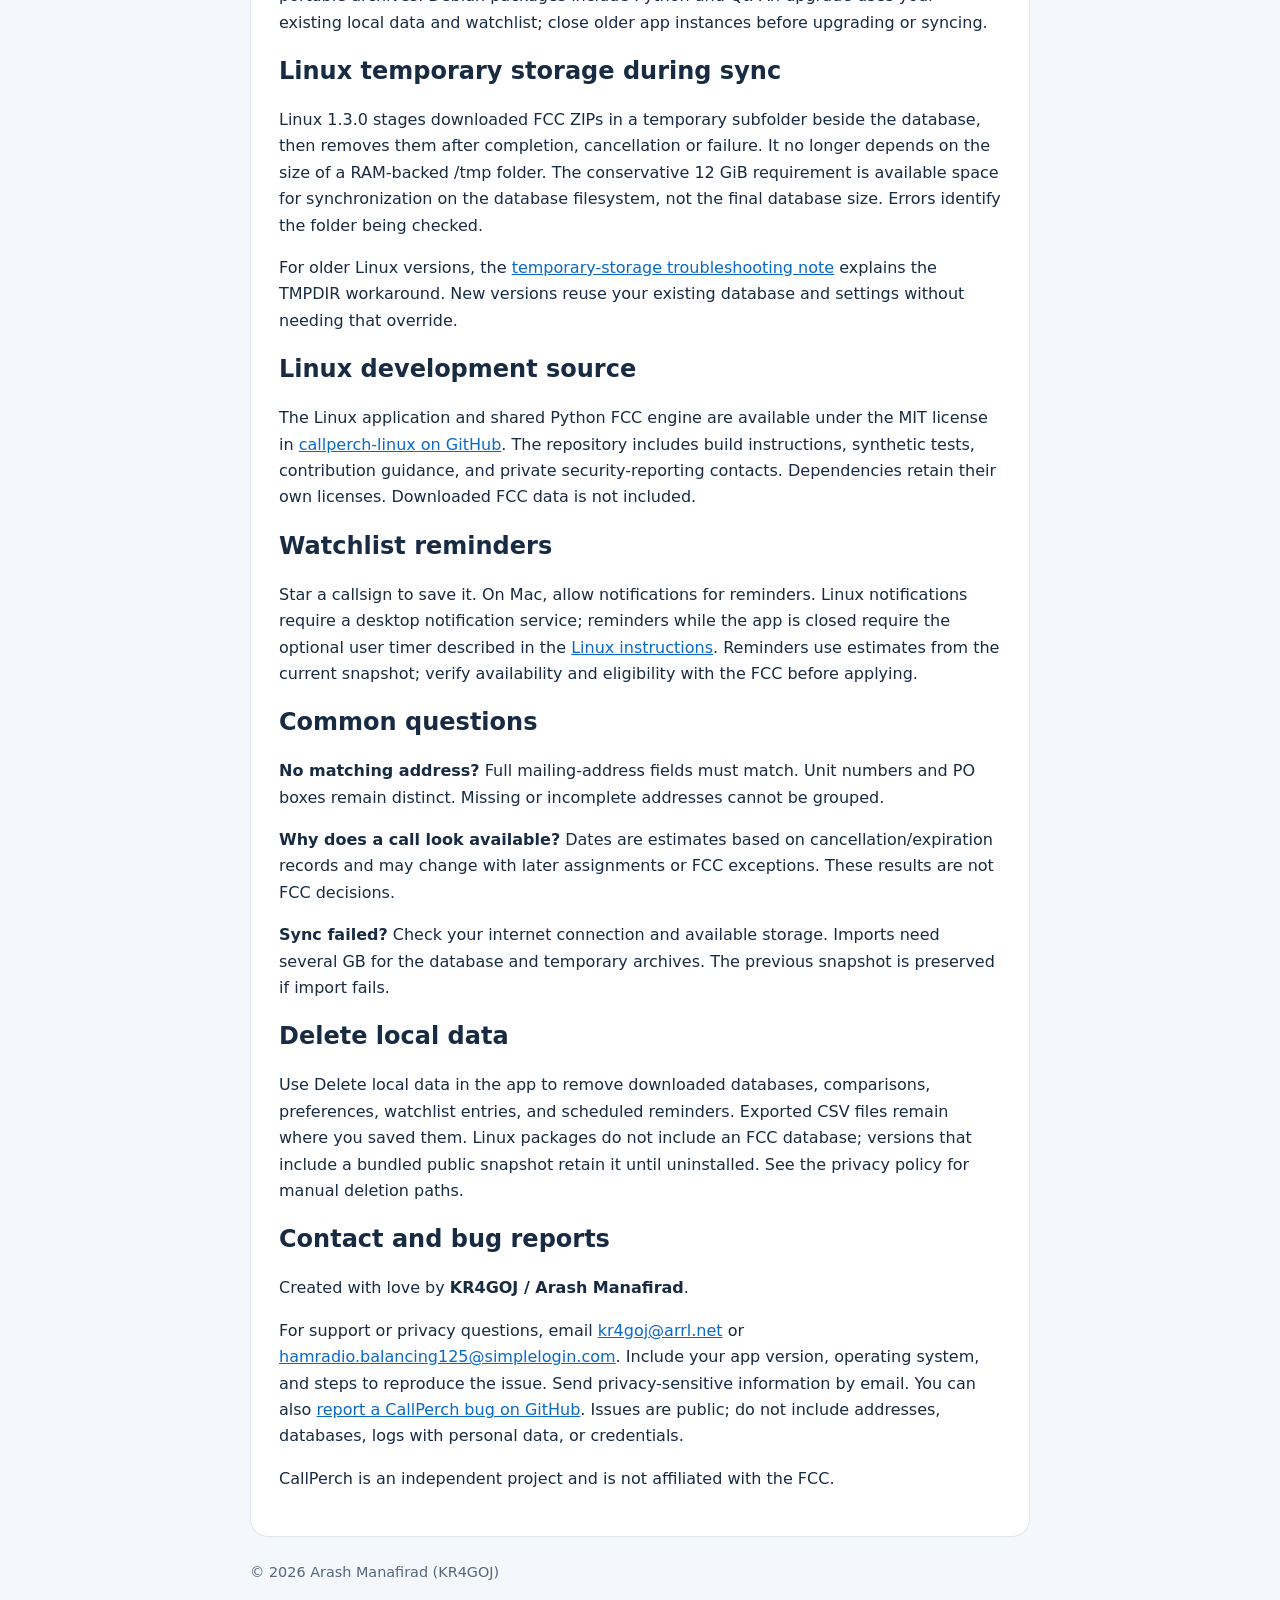
==== commit 9e42f0a9: "Point Linux downloads to 1.3.1 and remove acknowledgments feature mention" ====
--- a/callperch/index.html
+++ b/callperch/index.html
@@ -1,3 +1,3 @@
 <!doctype html><html lang="en"><head><meta charset="utf-8"><meta name="referrer" content="no-referrer"><meta http-equiv="Content-Security-Policy" content="default-src 'self'; script-src 'none'; style-src 'self'; img-src 'self'; connect-src 'none'; object-src 'none'; base-uri 'none'; form-action 'none'; upgrade-insecure-requests"><meta name="viewport" content="width=device-width, initial-scale=1"><title>CallPerch support</title><link rel="stylesheet" href="style.css"></head><body>
 <header><img src="logo.png" alt="CallPerch bird and antenna logo"><div><h1>CallPerch</h1><p>Amateur radio callsign research</p></div></header><nav><a href="index.html">Support</a><a href="privacy.html">Privacy</a></nav>
-<main><h2>Getting started</h2><p>Search a callsign or licensee name. Browse Available estimates and Coming available, then select a callsign to inspect FCC records, applications, and other callsigns sharing its exact mailing address.</p><p>Use Sync FCC to refresh the weekly data. This downloads large archives and can take several minutes. At least 12 GiB of free space is required; each ZIP is limited to 1 GiB. A progress window shows the current stage and blocks other app controls while syncing or importing. Use Cancel Sync to stop safely and retain your previous snapshot. The result stays visible until you select Done. Keep the app open until the import finishes. Imported FCC ZIP files are also supported.</p><h2>Callsign comparisons</h2><p>Linux 1.3.0 includes the free comparison workspace: up to ten callsigns, adjustable priorities, personal ratings, local CW and spoken phonetics, QSL/plate previews, named saved comparisons, and CSV export. Open Compare callsigns in the sidebar or Add to comparison in details. Lower scores indicate your preferences; they do not establish FCC eligibility or availability.</p><p>Comparison drafts and saved ratings stay on your device. Linux speech uses local eSpeak and may sound synthetic. The <a href="https://github.com/donrad64/callperch-linux/blob/main/docs/VOICE-QUALITY.md">voice-quality guide</a> explains optional standalone Piper downloads. These do not automatically change CallPerch’s Speak phonetics button.</p><h2>Snapshot-age reminders</h2><p>A reminder appears when the local snapshot is at least seven days old, with stronger wording after thirty days. Dismissing it hides the reminder for that snapshot and local day. Sync regularly; snapshot data is not live FCC data.</p><h2>Callsign assignment history</h2><p>Repeated callsign switching summarizes at least two returns to previously held callsigns across four or more assignments linked by the same individual FRN. Expand Assignment timeline to inspect grant and cancellation dates; collapse it to hide the list. Smaller orange notes mark returns before the ordinary cancellation-based release estimate.</p><p>This is a limited historical summary, not a finding about intent, improper conduct, or compliance with FCC rules. It does not confirm former-holder eligibility, reserve a callsign, or predict an application outcome. Missing records, changed FRNs, and weekly snapshot timing may hide or affect patterns. No qualifying pattern does not establish that no switching occurred. Verify dates and eligibility directly with the FCC. Older snapshots need a fresh Sync FCC to add the identity fields; unavailable individual FRNs cannot be assessed.</p><h2>Linux downloads</h2><p>Download <a href="https://github.com/donrad64/callperch-support/releases/tag/v1.3.0-linux">CallPerch Linux 1.3.0</a>: choose amd64 for Intel/AMD or arm64 for a 64-bit ARM/Raspberry Pi system. The Ubuntu 24.04-based packages include checksums and portable archives. Debian packages include Python and Qt. An upgrade uses your existing local data and watchlist; close older app instances before upgrading or syncing.</p><h2>Linux temporary storage during sync</h2><p>Linux 1.3.0 stages downloaded FCC ZIPs in a temporary subfolder beside the database, then removes them after completion, cancellation or failure. It no longer depends on the size of a RAM-backed /tmp folder. The conservative 12 GiB requirement is available space for synchronization on the database filesystem, not the final database size. Errors identify the folder being checked.</p><p>For older Linux versions, the <a href="https://github.com/donrad64/callperch-support#troubleshooting-temporary-folder-space-during-fcc-sync">temporary-storage troubleshooting note</a> explains the TMPDIR workaround. New versions reuse your existing database and settings without needing that override.</p><h2>Linux development source</h2><p>The Linux application and shared Python FCC engine are available under the MIT license in <a href="https://github.com/donrad64/callperch-linux">callperch-linux on GitHub</a>. The repository includes build instructions, synthetic tests, contribution guidance, and private security-reporting contacts. Dependencies retain their own licenses. Downloaded FCC data is not included.</p><h2>Watchlist reminders</h2><p>Star a callsign to save it. On Mac, allow notifications for reminders. Linux notifications require a desktop notification service; reminders while the app is closed require the optional user timer described in the <a href="https://github.com/donrad64/callperch-linux/blob/main/docs/BUILDING.md">Linux instructions</a>. Reminders use estimates from the current snapshot; verify availability and eligibility with the FCC before applying.</p><h2>Common questions</h2><p><strong>No matching address?</strong> Full mailing-address fields must match. Unit numbers and PO boxes remain distinct. Missing or incomplete addresses cannot be grouped.</p><p><strong>Why does a call look available?</strong> Dates are estimates based on cancellation/expiration records and may change with later assignments or FCC exceptions. These results are not FCC decisions.</p><p><strong>Sync failed?</strong> Check your internet connection and available storage. Imports need several GB for the database and temporary archives. The previous snapshot is preserved if import fails.</p><h2>Delete local data</h2><p>Use Delete local data in the app to remove downloaded databases, comparisons, preferences, watchlist entries, and scheduled reminders. Exported CSV files remain where you saved them. Linux packages do not include an FCC database; versions that include a bundled public snapshot retain it until uninstalled. See the privacy policy for manual deletion paths.</p><h2>Contact and bug reports</h2><p>Created with love by <strong>KR4GOJ / Arash Manafirad</strong>.</p><p id="contact">For support or privacy questions, email <a href="mailto:kr4goj@arrl.net">kr4goj@arrl.net</a> or <a href="mailto:hamradio.balancing125@simplelogin.com">hamradio.balancing125@simplelogin.com</a>. Include your app version, operating system, and steps to reproduce the issue. Send privacy-sensitive information by email. You can also <a href="https://github.com/donrad64/callperch-support/issues/new/choose">report a CallPerch bug on GitHub</a>. Issues are public; do not include addresses, databases, logs with personal data, or credentials.</p><p>CallPerch is an independent project and is not affiliated with the FCC.</p></main><footer>© 2026 Arash Manafirad (KR4GOJ)</footer></body></html>
+<main><h2>Getting started</h2><p>Search a callsign or licensee name. Browse Available estimates and Coming available, then select a callsign to inspect FCC records, applications, and other callsigns sharing its exact mailing address.</p><p>Use Sync FCC to refresh the weekly data. This downloads large archives and can take several minutes. At least 12 GiB of free space is required; each ZIP is limited to 1 GiB. A progress window shows the current stage and blocks other app controls while syncing or importing. Use Cancel Sync to stop safely and retain your previous snapshot. The result stays visible until you select Done. Keep the app open until the import finishes. Imported FCC ZIP files are also supported.</p><h2>Callsign comparisons</h2><p>Linux 1.3.0 includes the free comparison workspace: up to ten callsigns, adjustable priorities, personal ratings, local CW and spoken phonetics, QSL/plate previews, named saved comparisons, and CSV export. Open Compare callsigns in the sidebar or Add to comparison in details. Lower scores indicate your preferences; they do not establish FCC eligibility or availability.</p><p>Comparison drafts and saved ratings stay on your device. Linux speech uses local eSpeak and may sound synthetic. The <a href="https://github.com/donrad64/callperch-linux/blob/main/docs/VOICE-QUALITY.md">voice-quality guide</a> explains optional standalone Piper downloads. These do not automatically change CallPerch’s Speak phonetics button.</p><h2>Snapshot-age reminders</h2><p>A reminder appears when the local snapshot is at least seven days old, with stronger wording after thirty days. Dismissing it hides the reminder for that snapshot and local day. Sync regularly; snapshot data is not live FCC data.</p><h2>Callsign assignment history</h2><p>Repeated callsign switching summarizes at least two returns to previously held callsigns across four or more assignments linked by the same individual FRN. Expand Assignment timeline to inspect grant and cancellation dates; collapse it to hide the list. Smaller orange notes mark returns before the ordinary cancellation-based release estimate.</p><p>This is a limited historical summary, not a finding about intent, improper conduct, or compliance with FCC rules. It does not confirm former-holder eligibility, reserve a callsign, or predict an application outcome. Missing records, changed FRNs, and weekly snapshot timing may hide or affect patterns. No qualifying pattern does not establish that no switching occurred. Verify dates and eligibility directly with the FCC. Older snapshots need a fresh Sync FCC to add the identity fields; unavailable individual FRNs cannot be assessed.</p><h2>Linux downloads</h2><p>Download <a href="https://github.com/donrad64/callperch-support/releases/tag/v1.3.1-linux">CallPerch Linux 1.3.1</a>: choose amd64 for Intel/AMD or arm64 for a 64-bit ARM/Raspberry Pi system. The Ubuntu 24.04-based packages include checksums and portable archives. Debian packages include Python and Qt. An upgrade uses your existing local data and watchlist; close older app instances before upgrading or syncing.</p><h2>Linux temporary storage during sync</h2><p>Linux 1.3.0 stages downloaded FCC ZIPs in a temporary subfolder beside the database, then removes them after completion, cancellation or failure. It no longer depends on the size of a RAM-backed /tmp folder. The conservative 12 GiB requirement is available space for synchronization on the database filesystem, not the final database size. Errors identify the folder being checked.</p><p>For older Linux versions, the <a href="https://github.com/donrad64/callperch-support#troubleshooting-temporary-folder-space-during-fcc-sync">temporary-storage troubleshooting note</a> explains the TMPDIR workaround. New versions reuse your existing database and settings without needing that override.</p><h2>Linux development source</h2><p>The Linux application and shared Python FCC engine are available under the MIT license in <a href="https://github.com/donrad64/callperch-linux">callperch-linux on GitHub</a>. The repository includes build instructions, synthetic tests, contribution guidance, and private security-reporting contacts. Dependencies retain their own licenses. Downloaded FCC data is not included.</p><h2>Watchlist reminders</h2><p>Star a callsign to save it. On Mac, allow notifications for reminders. Linux notifications require a desktop notification service; reminders while the app is closed require the optional user timer described in the <a href="https://github.com/donrad64/callperch-linux/blob/main/docs/BUILDING.md">Linux instructions</a>. Reminders use estimates from the current snapshot; verify availability and eligibility with the FCC before applying.</p><h2>Common questions</h2><p><strong>No matching address?</strong> Full mailing-address fields must match. Unit numbers and PO boxes remain distinct. Missing or incomplete addresses cannot be grouped.</p><p><strong>Why does a call look available?</strong> Dates are estimates based on cancellation/expiration records and may change with later assignments or FCC exceptions. These results are not FCC decisions.</p><p><strong>Sync failed?</strong> Check your internet connection and available storage. Imports need several GB for the database and temporary archives. The previous snapshot is preserved if import fails.</p><h2>Delete local data</h2><p>Use Delete local data in the app to remove downloaded databases, comparisons, preferences, watchlist entries, and scheduled reminders. Exported CSV files remain where you saved them. Linux packages do not include an FCC database; versions that include a bundled public snapshot retain it until uninstalled. See the privacy policy for manual deletion paths.</p><h2>Contact and bug reports</h2><p>Created with love by <strong>KR4GOJ / Arash Manafirad</strong>.</p><p id="contact">For support or privacy questions, email <a href="mailto:kr4goj@arrl.net">kr4goj@arrl.net</a> or <a href="mailto:hamradio.balancing125@simplelogin.com">hamradio.balancing125@simplelogin.com</a>. Include your app version, operating system, and steps to reproduce the issue. Send privacy-sensitive information by email. You can also <a href="https://github.com/donrad64/callperch-support/issues/new/choose">report a CallPerch bug on GitHub</a>. Issues are public; do not include addresses, databases, logs with personal data, or credentials.</p><p>CallPerch is an independent project and is not affiliated with the FCC.</p></main><footer>© 2026 Arash Manafirad (KR4GOJ)</footer></body></html>
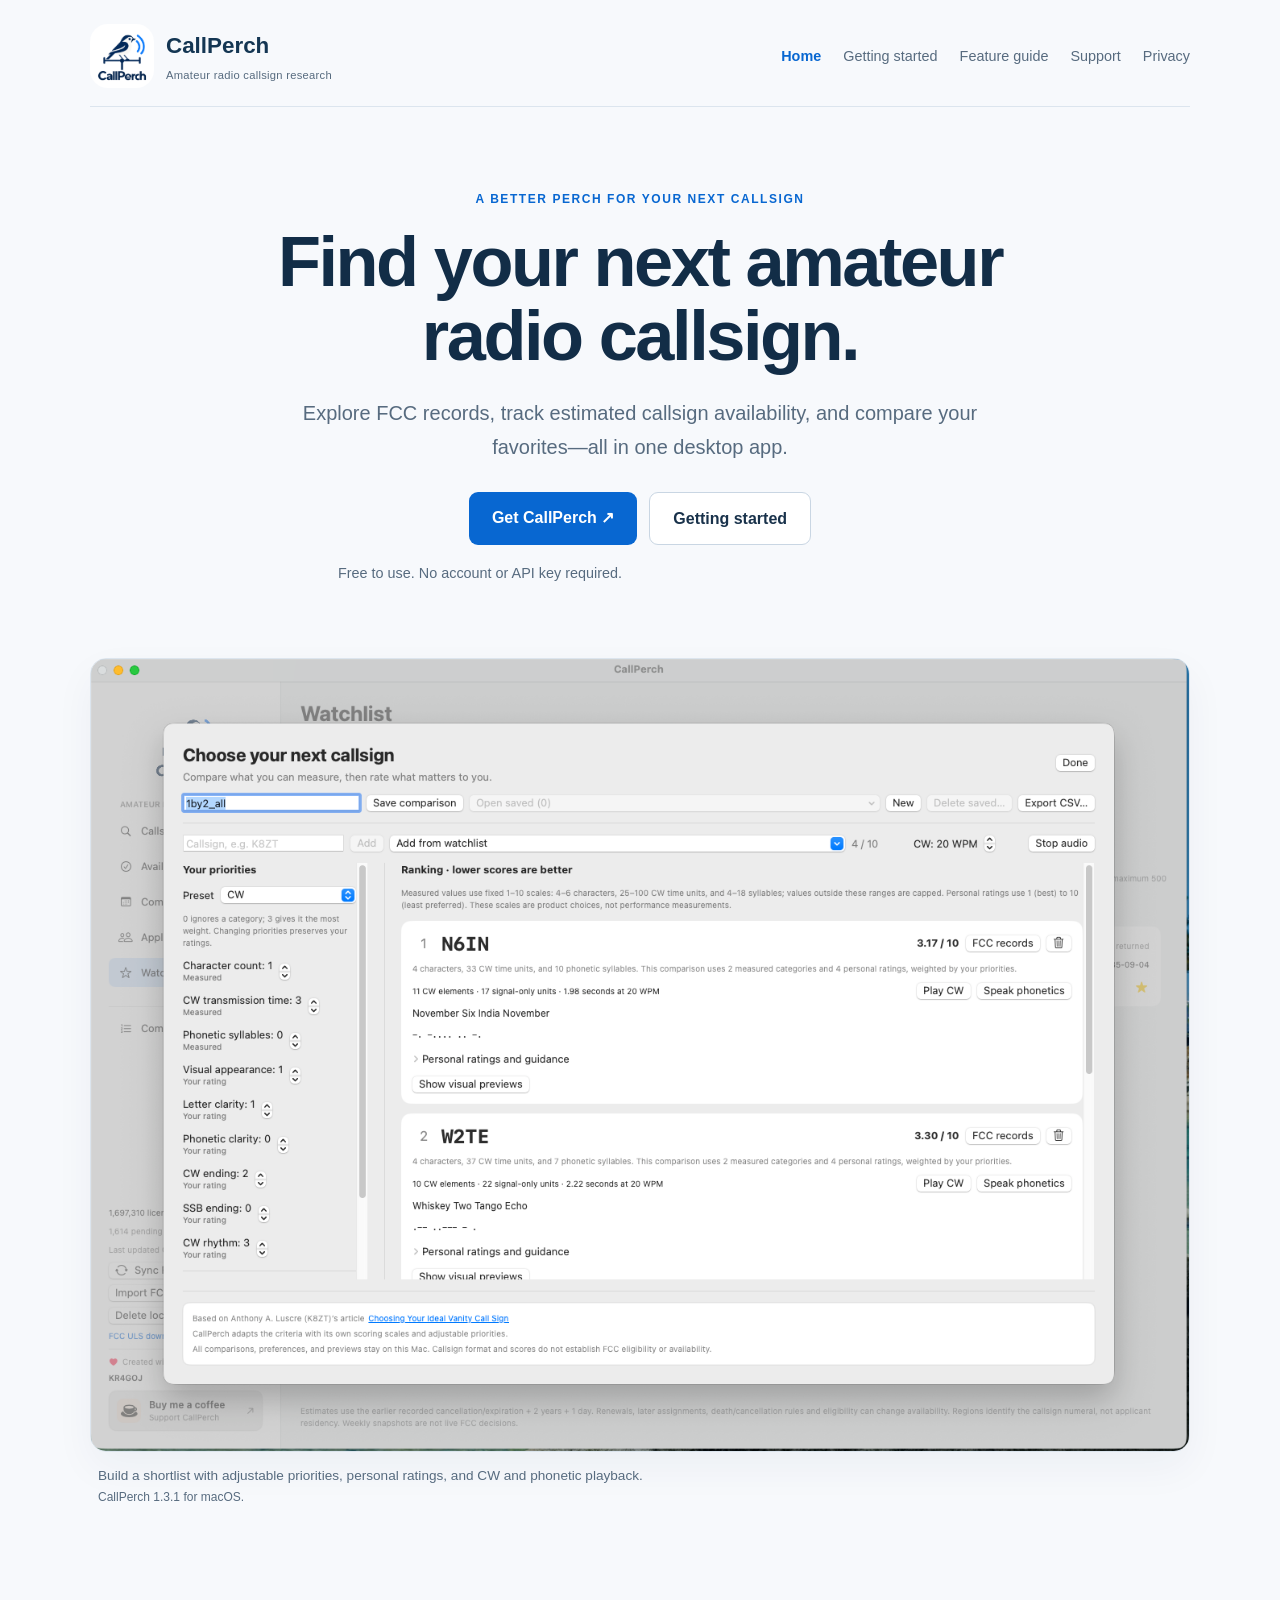
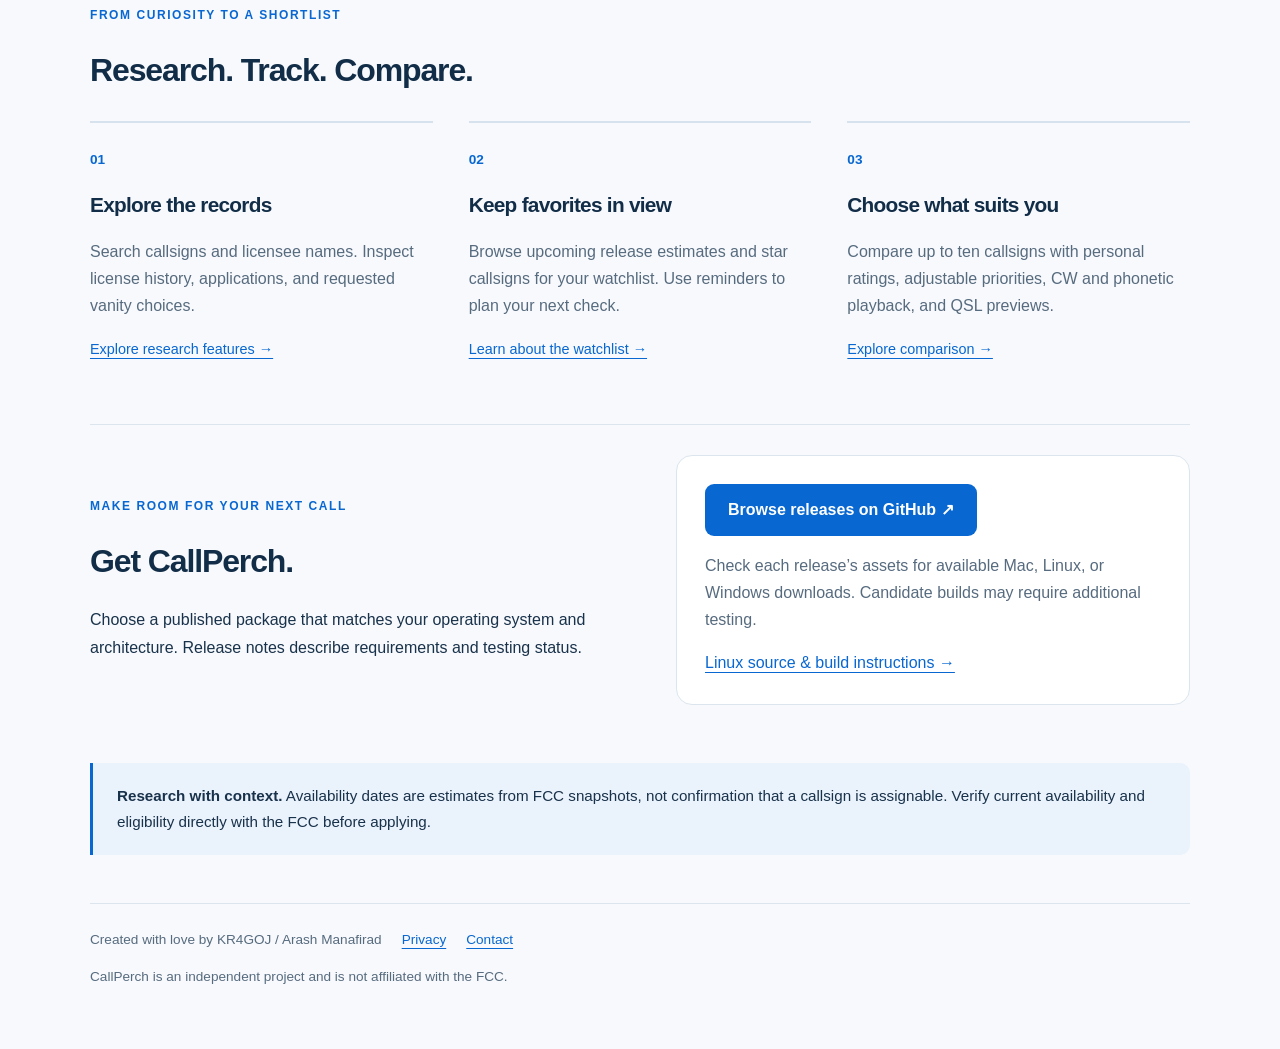
==== commit e3732b60: "Introduce CallPerch product site and screenshot guides for 1.3.1" ====
--- a/callperch/index.html
+++ b/callperch/index.html
@@ -1,3 +1,3 @@
-<!doctype html><html lang="en"><head><meta charset="utf-8"><meta name="referrer" content="no-referrer"><meta http-equiv="Content-Security-Policy" content="default-src 'self'; script-src 'none'; style-src 'self'; img-src 'self'; connect-src 'none'; object-src 'none'; base-uri 'none'; form-action 'none'; upgrade-insecure-requests"><meta name="viewport" content="width=device-width, initial-scale=1"><title>CallPerch support</title><link rel="stylesheet" href="style.css"></head><body>
-<header><img src="logo.png" alt="CallPerch bird and antenna logo"><div><h1>CallPerch</h1><p>Amateur radio callsign research</p></div></header><nav><a href="index.html">Support</a><a href="privacy.html">Privacy</a></nav>
-<main><h2>Getting started</h2><p>Search a callsign or licensee name. Browse Available estimates and Coming available, then select a callsign to inspect FCC records, applications, and other callsigns sharing its exact mailing address.</p><p>Use Sync FCC to refresh the weekly data. This downloads large archives and can take several minutes. At least 12 GiB of free space is required; each ZIP is limited to 1 GiB. A progress window shows the current stage and blocks other app controls while syncing or importing. Use Cancel Sync to stop safely and retain your previous snapshot. The result stays visible until you select Done. Keep the app open until the import finishes. Imported FCC ZIP files are also supported.</p><h2>Callsign comparisons</h2><p>Linux 1.3.0 includes the free comparison workspace: up to ten callsigns, adjustable priorities, personal ratings, local CW and spoken phonetics, QSL/plate previews, named saved comparisons, and CSV export. Open Compare callsigns in the sidebar or Add to comparison in details. Lower scores indicate your preferences; they do not establish FCC eligibility or availability.</p><p>Comparison drafts and saved ratings stay on your device. Linux speech uses local eSpeak and may sound synthetic. The <a href="https://github.com/donrad64/callperch-linux/blob/main/docs/VOICE-QUALITY.md">voice-quality guide</a> explains optional standalone Piper downloads. These do not automatically change CallPerch’s Speak phonetics button.</p><h2>Snapshot-age reminders</h2><p>A reminder appears when the local snapshot is at least seven days old, with stronger wording after thirty days. Dismissing it hides the reminder for that snapshot and local day. Sync regularly; snapshot data is not live FCC data.</p><h2>Callsign assignment history</h2><p>Repeated callsign switching summarizes at least two returns to previously held callsigns across four or more assignments linked by the same individual FRN. Expand Assignment timeline to inspect grant and cancellation dates; collapse it to hide the list. Smaller orange notes mark returns before the ordinary cancellation-based release estimate.</p><p>This is a limited historical summary, not a finding about intent, improper conduct, or compliance with FCC rules. It does not confirm former-holder eligibility, reserve a callsign, or predict an application outcome. Missing records, changed FRNs, and weekly snapshot timing may hide or affect patterns. No qualifying pattern does not establish that no switching occurred. Verify dates and eligibility directly with the FCC. Older snapshots need a fresh Sync FCC to add the identity fields; unavailable individual FRNs cannot be assessed.</p><h2>Linux downloads</h2><p>Download <a href="https://github.com/donrad64/callperch-support/releases/tag/v1.3.1-linux">CallPerch Linux 1.3.1</a>: choose amd64 for Intel/AMD or arm64 for a 64-bit ARM/Raspberry Pi system. The Ubuntu 24.04-based packages include checksums and portable archives. Debian packages include Python and Qt. An upgrade uses your existing local data and watchlist; close older app instances before upgrading or syncing.</p><h2>Linux temporary storage during sync</h2><p>Linux 1.3.0 stages downloaded FCC ZIPs in a temporary subfolder beside the database, then removes them after completion, cancellation or failure. It no longer depends on the size of a RAM-backed /tmp folder. The conservative 12 GiB requirement is available space for synchronization on the database filesystem, not the final database size. Errors identify the folder being checked.</p><p>For older Linux versions, the <a href="https://github.com/donrad64/callperch-support#troubleshooting-temporary-folder-space-during-fcc-sync">temporary-storage troubleshooting note</a> explains the TMPDIR workaround. New versions reuse your existing database and settings without needing that override.</p><h2>Linux development source</h2><p>The Linux application and shared Python FCC engine are available under the MIT license in <a href="https://github.com/donrad64/callperch-linux">callperch-linux on GitHub</a>. The repository includes build instructions, synthetic tests, contribution guidance, and private security-reporting contacts. Dependencies retain their own licenses. Downloaded FCC data is not included.</p><h2>Watchlist reminders</h2><p>Star a callsign to save it. On Mac, allow notifications for reminders. Linux notifications require a desktop notification service; reminders while the app is closed require the optional user timer described in the <a href="https://github.com/donrad64/callperch-linux/blob/main/docs/BUILDING.md">Linux instructions</a>. Reminders use estimates from the current snapshot; verify availability and eligibility with the FCC before applying.</p><h2>Common questions</h2><p><strong>No matching address?</strong> Full mailing-address fields must match. Unit numbers and PO boxes remain distinct. Missing or incomplete addresses cannot be grouped.</p><p><strong>Why does a call look available?</strong> Dates are estimates based on cancellation/expiration records and may change with later assignments or FCC exceptions. These results are not FCC decisions.</p><p><strong>Sync failed?</strong> Check your internet connection and available storage. Imports need several GB for the database and temporary archives. The previous snapshot is preserved if import fails.</p><h2>Delete local data</h2><p>Use Delete local data in the app to remove downloaded databases, comparisons, preferences, watchlist entries, and scheduled reminders. Exported CSV files remain where you saved them. Linux packages do not include an FCC database; versions that include a bundled public snapshot retain it until uninstalled. See the privacy policy for manual deletion paths.</p><h2>Contact and bug reports</h2><p>Created with love by <strong>KR4GOJ / Arash Manafirad</strong>.</p><p id="contact">For support or privacy questions, email <a href="mailto:kr4goj@arrl.net">kr4goj@arrl.net</a> or <a href="mailto:hamradio.balancing125@simplelogin.com">hamradio.balancing125@simplelogin.com</a>. Include your app version, operating system, and steps to reproduce the issue. Send privacy-sensitive information by email. You can also <a href="https://github.com/donrad64/callperch-support/issues/new/choose">report a CallPerch bug on GitHub</a>. Issues are public; do not include addresses, databases, logs with personal data, or credentials.</p><p>CallPerch is an independent project and is not affiliated with the FCC.</p></main><footer>© 2026 Arash Manafirad (KR4GOJ)</footer></body></html>
+<!doctype html>
+<html lang="en"><head><meta charset="utf-8"><meta name="viewport" content="width=device-width, initial-scale=1"><meta name="referrer" content="no-referrer"><meta http-equiv="Content-Security-Policy" content="default-src 'self'; script-src 'none'; style-src 'self'; img-src 'self'; connect-src 'none'; object-src 'none'; base-uri 'none'; form-action 'none'; upgrade-insecure-requests"><meta name="description" content="CallPerch: amateur radio callsign research, FCC records, availability estimates, watchlists and callsign comparison."><title>Find your next callsign · CallPerch</title><link rel="stylesheet" href="style.css"></head>
+<body class="site"><a class="skip" href="#main">Skip to content</a><header><a class="brand" href="index.html"><img src="logo.png" alt="" width="72" height="72"><span>CallPerch<small>Amateur radio callsign research</small></span></a><nav aria-label="Main navigation"><a href="index.html" aria-current="page">Home</a><a href="getting-started.html">Getting started</a><a href="guide.html">Feature guide</a><a href="support.html">Support</a><a href="privacy.html">Privacy</a></nav></header><main id="main"><section class="hero"><p class="eyebrow">A better perch for your next callsign</p><h1>Find your next amateur<br>radio callsign.</h1><p class="lead">Explore FCC records, track estimated callsign availability, and compare your favorites—all in one desktop app.</p><div class="actions"><a class="button" href="#downloads">Get CallPerch <span aria-hidden="true">↗</span></a><a class="button secondary" href="getting-started.html">Getting started</a></div><p class="muted">Free to use. No account or API key required.</p></section><figure><a href="screenshots/comparison.png"><img src="screenshots/comparison.png" width="1363" height="983" loading="lazy" alt="CallPerch comparison workspace showing adjustable CW priorities, ranked callsigns and audio controls"></a><figcaption>Build a shortlist with adjustable priorities, personal ratings, and CW and phonetic playback. <span>CallPerch 1.3.1 for macOS.</span></figcaption></figure><section><p class="eyebrow">From curiosity to a shortlist</p><h2>Research. Track. Compare.</h2><div class="grid"><article><span class="number">01</span><h3>Explore the records</h3><p>Search callsigns and licensee names. Inspect license history, applications, and requested vanity choices.</p><a href="guide.html#research">Explore research features →</a></article><article><span class="number">02</span><h3>Keep favorites in view</h3><p>Browse upcoming release estimates and star callsigns for your watchlist. Use reminders to plan your next check.</p><a href="guide.html#watchlist">Learn about the watchlist →</a></article><article><span class="number">03</span><h3>Choose what suits you</h3><p>Compare up to ten callsigns with personal ratings, adjustable priorities, CW and phonetic playback, and QSL previews.</p><a href="guide.html#compare">Explore comparison →</a></article></div></section><section class="split" id="downloads"><div><p class="eyebrow">Make room for your next call</p><h2>Get CallPerch.</h2><p>Choose a published package that matches your operating system and architecture. Release notes describe requirements and testing status.</p></div><div class="download"><a class="button" href="https://github.com/donrad64/callperch-support/releases">Browse releases on GitHub ↗</a><p>Check each release’s assets for available Mac, Linux, or Windows downloads. Candidate builds may require additional testing.</p><a href="https://github.com/donrad64/callperch-linux">Linux source &amp; build instructions →</a></div></section><aside class="notice"><strong>Research with context.</strong> Availability dates are estimates from FCC snapshots, not confirmation that a callsign is assignable. Verify current availability and eligibility directly with the FCC before applying.</aside></main><footer><span>Created with love by KR4GOJ / Arash Manafirad</span><a href="privacy.html">Privacy</a><a href="support.html#contact">Contact</a><p>CallPerch is an independent project and is not affiliated with the FCC.</p></footer></body></html>
--- a/callperch/style.css
+++ b/callperch/style.css
@@ -1 +1 @@
-:root{font-family:system-ui,sans-serif;color:#172b43;background:#f4f7fb;color-scheme:light}body{max-width:780px;margin:48px auto;padding:24px;line-height:1.65}header{display:flex;align-items:center;gap:24px}header img{width:110px;border-radius:20px;background:white}h1{font-size:2.3rem;line-height:1.15}nav{display:flex;gap:20px;margin:24px 0}a{color:#0869c8}main{background:white;padding:28px;border:1px solid #dee5ed;border-radius:18px}h2{line-height:1.3}footer{margin-top:24px;color:#55677a;font-size:.9rem}@media(max-width:500px){body{margin:12px auto;padding:14px}header{gap:14px}h1{font-size:1.8rem}main{padding:20px}}
+:root{font-family:Inter,-apple-system,BlinkMacSystemFont,"Segoe UI",sans-serif;color:#19324b;background:#f7f9fc;color-scheme:light;--blue:#0867d1;--muted:#576b7f}*{box-sizing:border-box}html{scroll-behavior:smooth}body{max-width:960px;margin:32px auto;padding:24px;line-height:1.7}a{color:var(--blue);text-underline-offset:4px}a:hover{text-decoration-thickness:2px}a:focus-visible,summary:focus-visible{outline:3px solid #e89132;outline-offset:5px}header{display:flex;align-items:center;gap:24px;flex-wrap:wrap}header img{width:90px;border-radius:18px;background:white}h1,h2,h3{color:#122d47;line-height:1.15;letter-spacing:-.035em}h1{font-size:2.8rem}h2{font-size:2rem}h3{font-size:1.3rem}nav{display:flex;gap:20px;flex-wrap:wrap;margin:24px 0}nav a{font-size:.9rem;text-decoration:none;color:var(--muted)}nav a[aria-current]{color:var(--blue);font-weight:700}main{background:white;padding:32px;border:1px solid #dee5ed;border-radius:18px}footer{margin-top:32px;color:var(--muted);font-size:.85rem}footer a{margin-left:20px}.site{max-width:1180px;margin:0 auto;padding:24px 40px}.site header{justify-content:space-between;border-bottom:1px solid #dce5ee;padding-bottom:18px}.brand{display:flex;align-items:center;gap:12px;text-decoration:none;color:#143653;font-weight:750;font-size:1.4rem}.brand img{width:64px;height:64px}.brand small{display:block;font-size:.7rem;letter-spacing:.025em;font-weight:400;color:var(--muted)}.site nav{gap:22px;margin:0}.site main{padding:0;background:transparent;border:0;border-radius:0}.hero{text-align:center;padding:76px 0 32px}.eyebrow{color:var(--blue);font-size:.75rem;font-weight:750;letter-spacing:.13em;text-transform:uppercase}.hero h1{font-size:clamp(2.7rem,5.5vw,4.5rem);margin:16px 0 24px;line-height:1.04}.lead{font-size:1.25rem;color:var(--muted);max-width:680px;margin:0 auto 24px}.actions{display:flex;justify-content:center;flex-wrap:wrap;gap:12px;margin:28px 0 16px}.button{display:inline-block;padding:12px 23px;border-radius:9px;background:var(--blue);color:white;font-weight:650;text-decoration:none}.button:hover{background:#0756af}.button.secondary{background:white;color:#19324b;border:1px solid #c9d6e3}.muted{font-size:.9rem;color:var(--muted)}figure{margin:28px 0 44px}figure img{display:block;width:100%;height:auto;border-radius:16px;border:1px solid #dce5ee;box-shadow:0 16px 40px #18334d0c}figcaption{font-size:.85rem;color:var(--muted);padding:12px 8px}figcaption span{display:block;font-size:.75rem}.site section{padding:30px 0}.site .hero{padding-top:70px}.grid{display:grid;grid-template-columns:repeat(3,1fr);gap:36px;margin:32px 0}.grid article{border-top:2px solid #d6e3ef;padding-top:22px}.number{font-size:.85rem;color:var(--blue);font-weight:700}.grid p,.download p{color:var(--muted)}.grid a{font-size:.9rem}.split{display:grid;grid-template-columns:1fr 1fr;gap:72px;border-top:1px solid #dce5ee;align-items:center}.download{background:white;border:1px solid #dce5ee;border-radius:16px;padding:28px}.notice{background:#eaf2fb;border-left:3px solid var(--blue);padding:20px 24px;margin:28px 0 48px;font-size:.95rem;border-radius:0 10px 10px 0}.intro{max-width:760px;padding-top:54px!important}.intro .lead{margin-left:0}.intro h1{font-size:clamp(2.5rem,5vw,3.8rem)}.site section>p:not(.lead):not(.eyebrow){max-width:780px}.site footer{border-top:1px solid #dce5ee;padding:24px 0}details{padding:18px;background:white;border:1px solid #dce5ee;border-radius:10px}summary{cursor:pointer;font-weight:650}.skip{position:absolute;left:20px;top:-100px;padding:10px;background:white;z-index:10}.skip:focus{top:8px}@media(max-width:800px){.site{padding:20px}.site header{align-items:flex-start}.site nav{gap:16px;margin-top:12px}.grid{grid-template-columns:1fr;gap:20px}.split{grid-template-columns:1fr;gap:16px}.hero h1 br{display:none}.hero{padding-top:42px!important}.site section{padding:22px 0}h2{font-size:1.7rem}}@media(prefers-reduced-motion:reduce){html{scroll-behavior:auto}}@media(max-width:500px){body{margin:12px auto;padding:14px}main{padding:20px}.lead{font-size:1.1rem}footer span{display:block}footer a{margin-left:0;margin-right:20px}}
